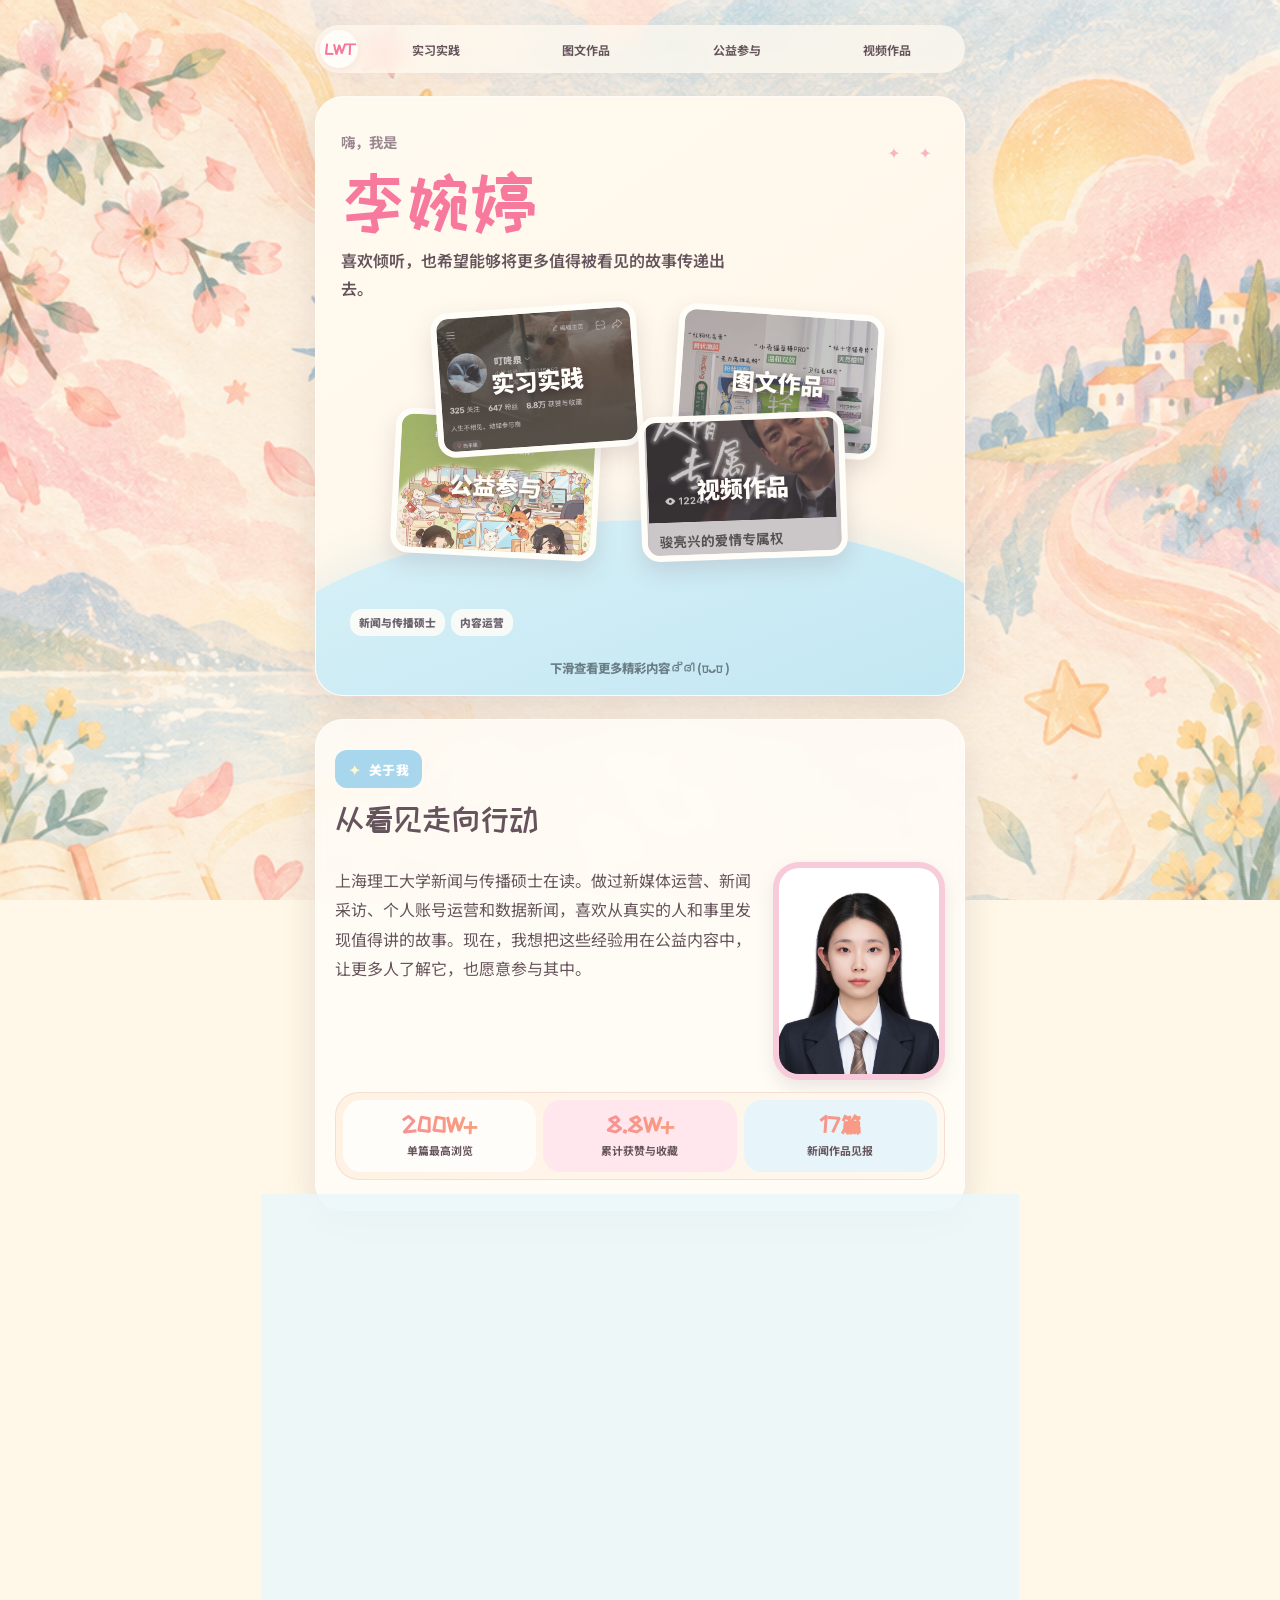
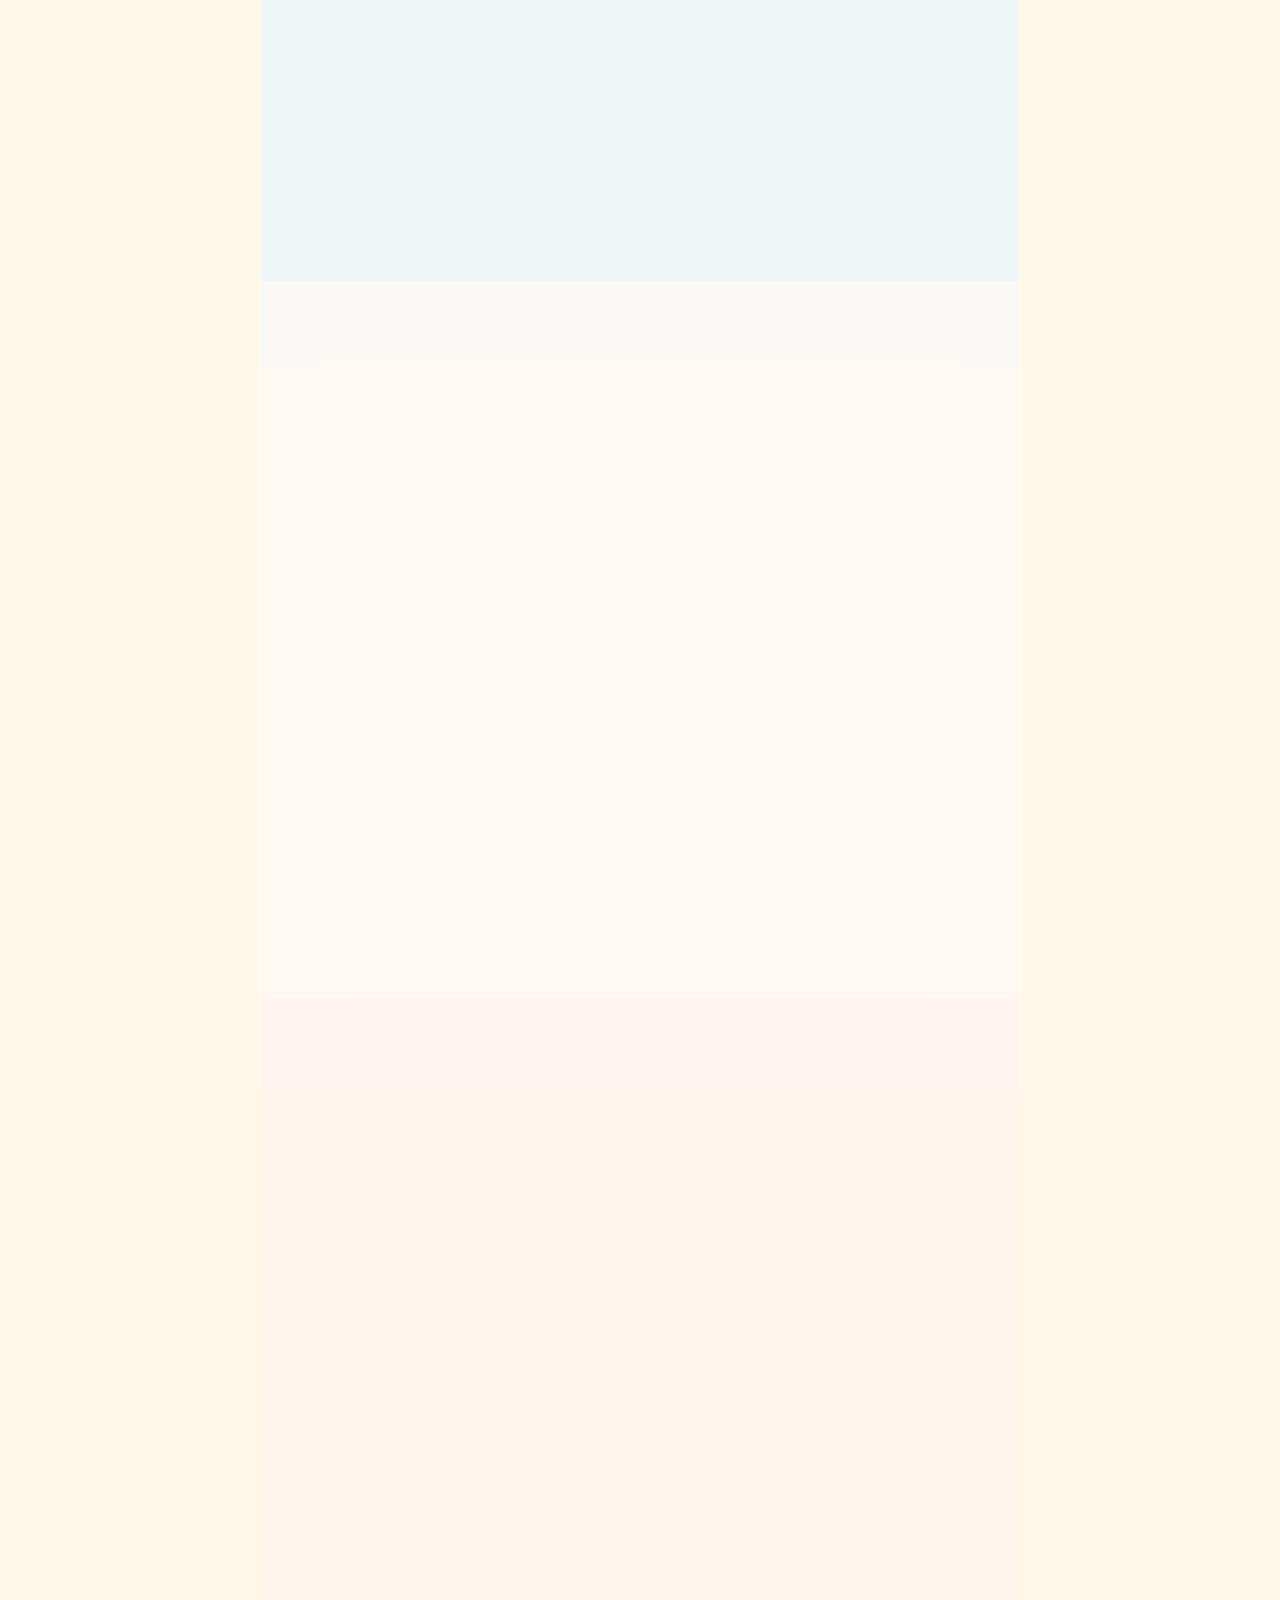
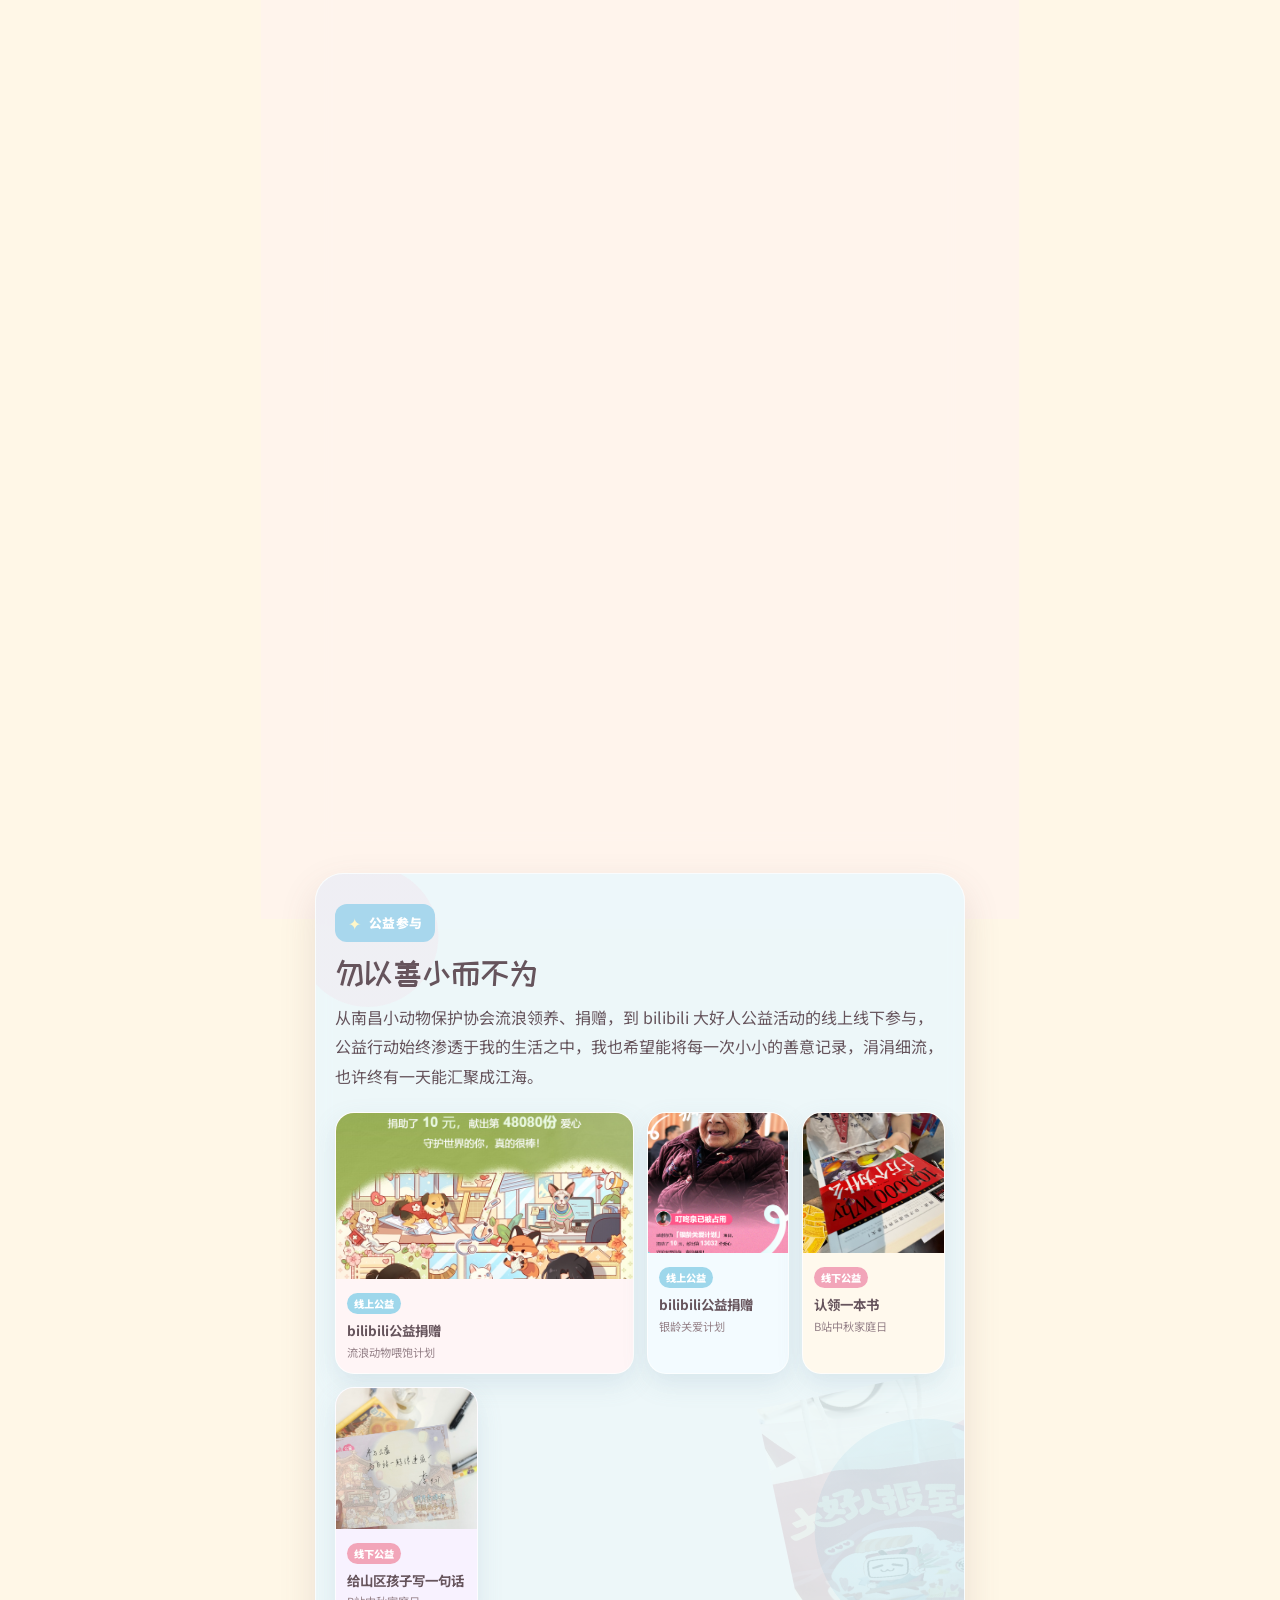
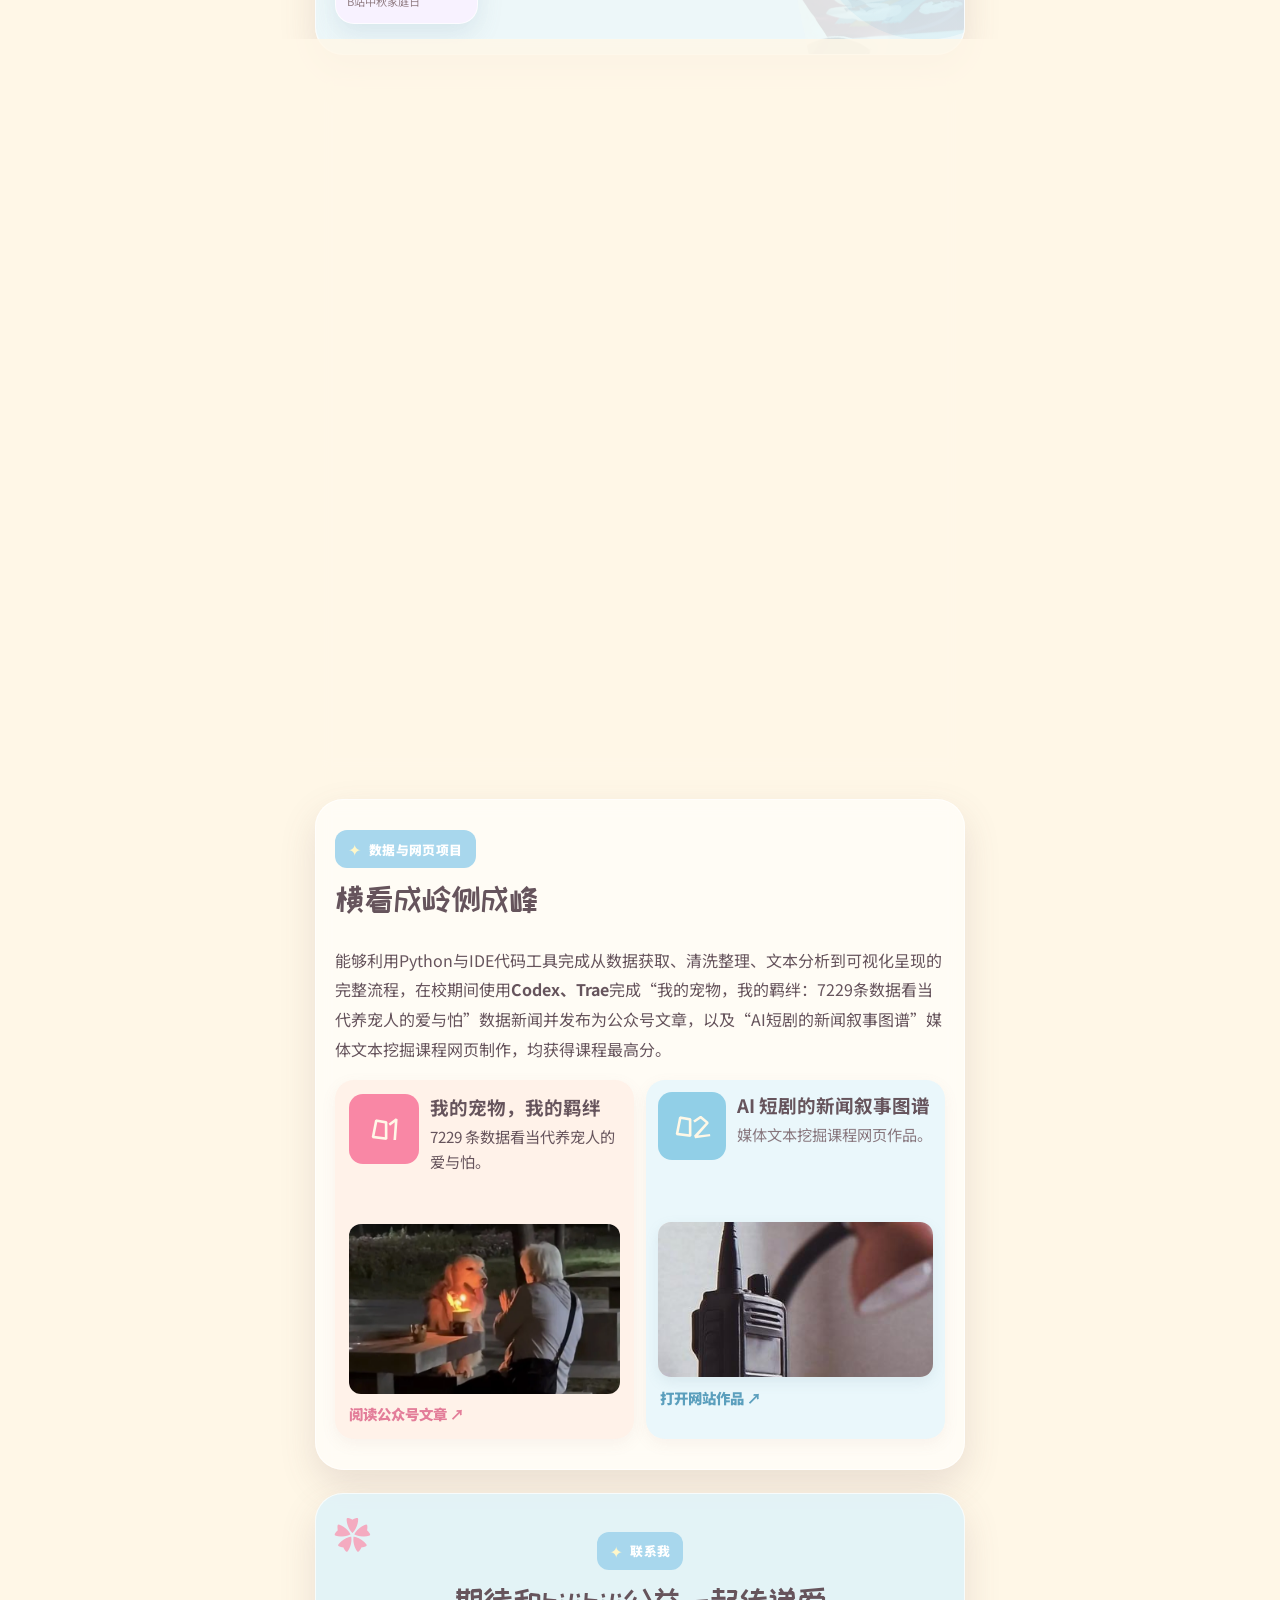
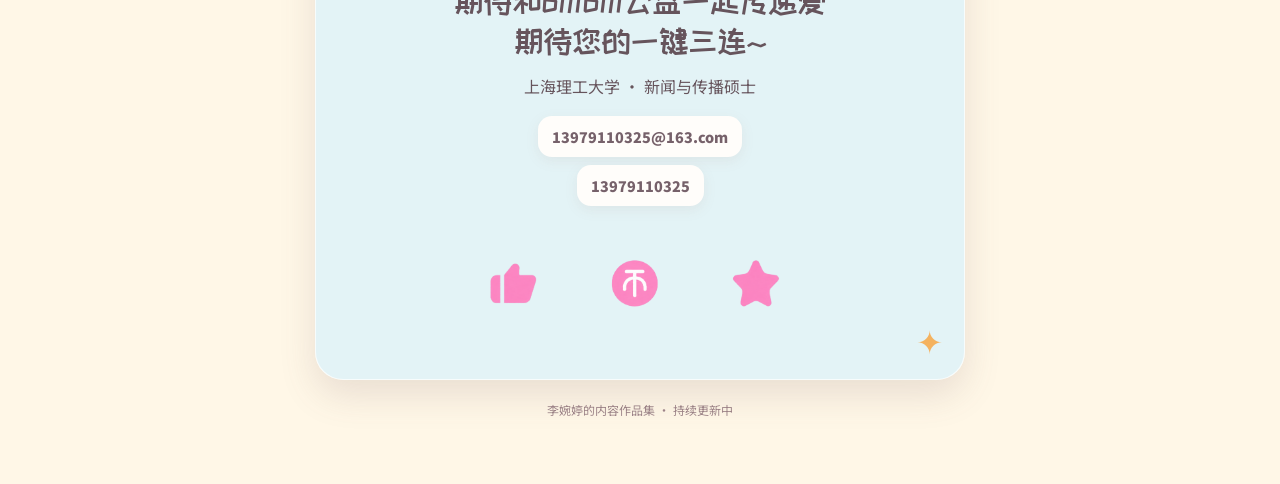
==== index.html @ f339ab02 "resume.v1" ====
<!doctype html>
<html lang="zh-CN">
<head>
  <meta charset="utf-8" />
  <meta name="viewport" content="width=device-width, initial-scale=1" />
  <meta name="theme-color" content="#fff5dc" />
  <meta name="description" content="李婉婷的公益内容运营作品集" />
  <title>李婉婷｜内容作品集</title>
  <link rel="icon" type="image/svg+xml" href="data:image/svg+xml,%3Csvg xmlns='http://www.w3.org/2000/svg' viewBox='0 0 64 64'%3E%3Crect width='64' height='64' rx='18' fill='%23f9789c'/%3E%3Cpath d='M19 37c8-13 18-13 26 0' fill='none' stroke='%23fff9e9' stroke-width='7' stroke-linecap='round'/%3E%3C/svg%3E" />
  <style>
    @import url('https://fonts.googleapis.com/css2?family=Noto+Sans+SC:wght@400;500;700;900&family=ZCOOL+KuaiLe&display=swap');
    :root { --ink:#66545c; --cream:#fff7e6; --pink:#fbdce4; --hot-pink:#f9769e; --blue:#a8d7ed; --sky:#dff1fa; --peach:#ffc28e; --paper:#fffdf8; --orange:#ff965d; --line:#edc9bc; }
    *{box-sizing:border-box} html{scroll-behavior:smooth} body{margin:0; color:var(--ink); font-family:'Noto Sans SC',system-ui,sans-serif; background:#fff7e7 url('assets/pastel-scroll-background.png') center top/cover fixed; overflow-x:hidden}
    body:before{content:'';position:fixed;inset:0;z-index:-2;pointer-events:none;background:rgba(69,65,82,0);transition:background .6s ease}
    body.is-scrolled:before{background:rgba(62,58,78,.23)}
    body:after{content:'';position:fixed;inset:0;z-index:-1;pointer-events:none;background:linear-gradient(180deg,rgba(255,249,232,.05),rgba(255,249,232,.18))}
    a{color:inherit}.page{max-width:680px;margin:auto;padding:16px 15px 66px}.nav{position:sticky;top:10px;z-index:20;display:flex;align-items:center;gap:5px;padding:5px;background:#fffaf0b8;backdrop-filter:blur(9px);border-radius:99px;box-shadow:0 8px 23px #c2908617;font-size:.75rem;font-weight:700}.nav a{flex:1;padding:9px 6px;border-radius:99px;text-align:center;text-decoration:none;white-space:nowrap;transition:background .25s ease,color .25s ease}.nav a:hover{background:#ffe5ea;color:#ed7194}.nav strong{display:grid;flex:0 0 38px;place-items:center;width:38px;height:38px;border-radius:50%;background:#fffdf8;color:var(--hot-pink);font-family:'ZCOOL KuaiLe',sans-serif;font-size:.95rem;box-shadow:0 3px 9px #c9798322}
    section{position:relative;margin-top:23px;padding:30px 19px;border:1px solid rgba(255,255,255,.7);border-radius:28px;background:rgba(255,253,248,.82);backdrop-filter:blur(8px);box-shadow:0 15px 36px #71576228;overflow:hidden}.eyebrow{display:inline-flex;align-items:center;gap:7px;margin:0 0 11px;padding:7px 13px;border-radius:12px;background:var(--blue);color:white;font-weight:900;font-size:.8rem;letter-spacing:.03em}.eyebrow:before{content:'✦';color:#fff7c9;font-size:1rem}h1,h2,h3,p{margin-top:0}h2{font-family:'ZCOOL KuaiLe','Noto Sans SC',sans-serif;font-weight:400;font-size:2rem;line-height:1.25;color:#66545c}.lead{font-size:1rem;line-height:1.85}.soft-title{font-family:'ZCOOL KuaiLe','Noto Sans SC',sans-serif;font-size:2.25rem;line-height:1.2;color:#f9779d}
    .hero{min-height:650px;padding:39px 25px 0;background:linear-gradient(145deg,#fff9e8 0 60%,#ffecef 60%);isolation:isolate}.hero:before{content:'';position:absolute;z-index:-1;width:450px;height:330px;bottom:-115px;left:-70px;border-radius:49% 51% 0 0;background:#c5e9f6}.hero:after{content:'✦  ✦  ✦';position:absolute;right:27px;top:77px;color:#f9b5c5;font-size:1.4rem;letter-spacing:7px}.hello{font-size:.9rem;font-weight:700;color:#9b8790}.hero h1{max-width:300px;margin:4px 0 11px;font-family:'ZCOOL KuaiLe','Noto Sans SC',sans-serif;font-size:clamp(3.5rem,15vw,5.5rem);font-weight:400;line-height:.95;color:#f8799e}.hero-copy{max-width:275px;font-size:1.06rem;line-height:1.85;font-weight:700}.hero-copy em{font-style:normal;color:#f07698}.mini-labels{position:absolute;z-index:2;left:26px;bottom:43px;display:grid;gap:9px}.mini-labels span{width:max-content;padding:7px 12px;border-radius:12px;background:#fffdf5;color:#7a6670;box-shadow:0 4px 13px #79606922;font-size:.75rem;font-weight:900}.mini-labels span:nth-child(2){margin-left:31px;background:var(--hot-pink);color:white}.profile-card{position:absolute;right:10px;bottom:0;width:48%;height:68%;padding:10px 10px 0;border-radius:100px 100px 0 0;background:#f7cbd9;box-shadow:inset 0 0 0 5px #fff1e3}.profile-card:before{content:'CONTENT CARD';position:absolute;top:23px;left:50%;z-index:2;transform:translateX(-50%);padding:5px 9px;border-radius:10px;background:#fff7df;color:#ff925e;font-size:.55rem;font-weight:900;letter-spacing:.12em}.profile-card img{width:100%;height:100%;border-radius:90px 90px 0 0;object-fit:cover;object-position:center top;filter:saturate(.88)}.petal{position:absolute;width:25px;height:39px;border-radius:100% 0 100% 0;background:#ffc2d1;transform:rotate(22deg)}.petal.one{right:185px;bottom:25px}.petal.two{right:156px;bottom:12px;transform:rotate(80deg)}.petal.three{right:132px;bottom:41px;transform:rotate(-37deg)}
    .about{background:linear-gradient(145deg,#fffdf8,#fff3e7)}.about:after{content:'☁';position:absolute;right:18px;bottom:5px;color:#d1eaf5;font-size:5rem;opacity:.8}.facts{position:relative;z-index:1;display:grid;grid-template-columns:repeat(3,1fr);gap:7px;margin-top:23px;padding:8px;border-radius:24px;background:linear-gradient(115deg,#fff2e3,#fff8ef);box-shadow:inset 0 0 0 1px #f5dfd3}.fact{padding:13px 5px 12px;border-radius:18px;text-align:center}.fact:nth-child(1){background:#fffdf9}.fact:nth-child(2){background:#ffe7ed}.fact:nth-child(3){background:#e7f5fa}.fact strong{display:block;background:linear-gradient(100deg,#fa85a3,#f7a96f);-webkit-background-clip:text;background-clip:text;color:transparent;font-family:'ZCOOL KuaiLe',sans-serif;font-size:1.42rem;white-space:nowrap}.fact span{font-size:.68rem;font-weight:700;line-height:1.45}
    .experience{background:#eaf7fc}.experience:before{content:'';position:absolute;top:-65px;right:-50px;width:185px;height:130px;border-radius:50%;background:#fbdbe4}.timeline{display:grid;gap:13px;margin-top:18px}.entry{position:relative;padding:15px 15px 14px 21px;border-radius:17px;background:#fffdf9}.entry:before{content:'';position:absolute;left:0;top:17px;width:7px;height:42px;border-radius:0 5px 5px 0;background:var(--hot-pink)}.entry h3{margin-bottom:4px;font-size:1rem}.entry time{color:#f486a4;font-size:.75rem;font-weight:900}.entry p{margin:7px 0 0;font-size:.85rem;line-height:1.7}
    .shelf{padding:31px 0 28px;background:transparent;box-shadow:none;overflow:visible}.shelf .shelf-copy{padding:0 19px}.collection{position:relative;margin-top:18px;padding:23px 12px 20px;min-height:410px;background:#f9dde5;border-radius:34px 34px 26px 26px;overflow:hidden}.collection:before{content:'';position:absolute;left:-42px;top:-48px;width:180px;height:120px;border-radius:50%;background:#fdeeee}.collection:after{content:'';position:absolute;right:-36px;bottom:-50px;width:170px;height:160px;border-radius:50%;background:#bce4f2}.stack{position:relative;z-index:1;display:grid;place-items:center;min-height:334px}.back-card{position:absolute;width:70%;height:270px;border-radius:18px;background:#f8a4b7;box-shadow:0 4px 0 #e789a5;transition:transform .45s cubic-bezier(.22,1,.36,1)}.back-card.one{transform:translateX(-56px) rotate(-7deg);background:#f6bed0}.back-card.two{transform:translateX(56px) rotate(7deg);background:#b8dfef}.feature-card{position:relative;width:min(250px,74vw);min-height:300px;padding:13px;border:7px solid #fff7ec;border-radius:21px;background:#fffdf8;box-shadow:0 8px 0 #efa3b4,0 16px 22px #a965761d}.feature-card.is-leaving{animation:cardLeave .18s cubic-bezier(.55,0,1,.45) forwards}.feature-card.is-entering{animation:cardEnter .38s cubic-bezier(.22,1,.36,1) both}.feature-card .card-top{display:flex;align-items:center;justify-content:space-between;padding:0 2px 8px;color:#e9829c;font-family:'ZCOOL KuaiLe',sans-serif;font-size:1.18rem}.feature-card .count{font-family:'Noto Sans SC',sans-serif;color:#c3a79c;font-size:.65rem;font-weight:900}.feature-card img{width:100%;height:181px;object-fit:cover;object-position:top;border-radius:12px;background:#e7f4f8}.feature-card h3{margin:10px 2px 0;font-size:1rem}.feature-card p{margin:3px 2px 0;color:#a08588;font-size:.75rem}.gallery-nav{position:absolute;z-index:3;top:48%;display:grid;place-items:center;width:40px;height:40px;border:0;border-radius:50%;background:#fff7ee;color:#ff9262;font-size:2rem;line-height:1;box-shadow:0 4px 12px #a76a5b25;cursor:pointer}.gallery-nav.prev{left:12px}.gallery-nav.next{right:12px}.dots{position:relative;z-index:2;display:flex;justify-content:center;gap:6px}.dot{width:7px;height:7px;border:0;border-radius:50%;background:#f0adb9;cursor:pointer;transition:all .3s ease}.dot.active{width:20px;border-radius:10px;background:#f87d9d}.card-link{display:block;width:max-content;margin:10px auto 0;padding:8px 13px;border-radius:12px;background:#86c9e4;color:white;text-decoration:none;font-size:.78rem;font-weight:900;box-shadow:0 4px 0 #67b3d0}@keyframes cardLeave{to{opacity:0;transform:translateX(-32px) rotate(-4deg) scale(.94)}}@keyframes cardEnter{from{opacity:0;transform:translateX(32px) rotate(4deg) scale(.94)}to{opacity:1;transform:translateX(0) rotate(0) scale(1)}}
    .visual-works{background:linear-gradient(145deg,#fff4ee,#fff9e9)}.visual-works:after{content:'✿';position:absolute;right:16px;top:20px;color:#f7b4c3;font-size:3.5rem;opacity:.55}.visual-heading{position:relative;z-index:1}.art-groups{position:relative;z-index:1;display:grid;gap:21px;margin-top:20px}.art-group{padding:15px 0 3px;border-top:1px dashed #efc4ba}.art-group h3{margin:0 0 10px;font-family:'ZCOOL KuaiLe',sans-serif;font-size:1.35rem;font-weight:400}.art-group h3 span{margin-left:7px;color:#a88b8c;font-family:'Noto Sans SC',sans-serif;font-size:.74rem;font-weight:700}.art-scroll{display:flex;gap:12px;overflow-x:auto;padding:3px 3px 14px;scroll-snap-type:x mandatory;scrollbar-width:none}.art-scroll::-webkit-scrollbar{display:none}.art-card{flex:0 0 150px;scroll-snap-align:start;min-height:218px;padding:8px;border-radius:16px;background:#fffdf8;box-shadow:0 7px 15px #b584751a}.art-card:nth-child(even){transform:translateY(13px) rotate(1deg)}.art-card img{width:100%;height:180px;object-fit:cover;border-radius:10px}.art-card p{margin:7px 3px 0;font-size:.76rem;font-weight:700}.material-grid{display:flex;flex-direction:column;align-items:center;padding:8px 0 26px}.material-card,.paired-material{position:relative;width:61%;padding:8px;border-radius:14px;background:#fffdf8;box-shadow:0 13px 23px #74586538;transition:transform .25s ease,box-shadow .25s ease}.material-card:after{content:'点击放大';position:absolute;right:12px;top:12px;padding:5px 7px;border-radius:8px;background:#fffdf8e8;color:#ec7595;font-size:.64rem;font-weight:900;opacity:0;transition:opacity .2s ease}.material-card:hover:after{opacity:1}.material-card:hover,.paired-material:hover{z-index:8;transform:scale(1.035)!important;box-shadow:0 18px 31px #7458654d}.material-card:nth-child(1){z-index:4;align-self:flex-start;transform:rotate(-2.5deg)}.material-card:nth-child(2){z-index:3;align-self:flex-end;margin-top:-50px;transform:rotate(2.2deg)}.paired-material{z-index:2;align-self:flex-start;min-height:230px;margin-top:-48px;background:#f9dbe4;overflow:visible;transform:rotate(-1.8deg)}.material-card:nth-child(4){z-index:1;align-self:flex-end;margin-top:-48px;transform:rotate(2.3deg)}.material-card a{display:block;cursor:zoom-in}.material-card img{display:block;width:100%;height:252px;object-fit:cover;border-radius:8px;background:#fff7f2}.material-card:nth-child(1) img,.material-card:nth-child(2) img{object-position:right center}.material-card:nth-child(4) img{object-position:center}.material-card p{margin:8px 3px 2px;font-size:.76rem;font-weight:900}.paired-material .pair-image{position:absolute;width:65%;height:178px;object-fit:cover;border:5px solid #fffdf8;border-radius:12px;background:#fff7f2;box-shadow:0 8px 16px #9c667d35;cursor:zoom-in}.paired-material .pair-image:first-child{left:9px;top:15px;transform:rotate(-6deg);object-position:center}.paired-material .pair-image:last-child{right:7px;bottom:27px;transform:rotate(6deg);object-position:center}.paired-material span{position:absolute;z-index:2;left:50%;bottom:2px;transform:translateX(-50%);padding:4px 8px;border-radius:8px;background:#fff9ed;color:#ef7898;font-size:.64rem;font-weight:900;white-space:nowrap}
    .video-section{background:linear-gradient(150deg,#fff7e8,#fff0e9)}.video-head{display:flex;justify-content:space-between;align-items:end;gap:9px}.video-head p{margin:0 0 14px;font-size:.75rem;font-weight:700;color:#c28b83}.video-grid{display:grid;grid-template-columns:repeat(2,minmax(0,1fr));gap:13px;margin-top:15px}.video-card{min-height:194px;padding:0;border:0;border-radius:13px;background:#fff;overflow:hidden;text-align:left;box-shadow:0 5px 17px #b66e771b;cursor:default}.video-cover{position:relative;display:grid;place-items:center;width:100%;aspect-ratio:16/10;color:white;background:linear-gradient(130deg,#9fcfe5,#f5a8bd)}.video-card:nth-child(2) .video-cover{background:linear-gradient(130deg,#ffc37e,#f994a4)}.video-card:nth-child(3) .video-cover{background:linear-gradient(130deg,#b4e4df,#9cc8eb)}.video-card:nth-child(4) .video-cover{background:linear-gradient(130deg,#f1c2cf,#dac9ef)}.video-card:nth-child(5) .video-cover{background:linear-gradient(130deg,#fedb9a,#ffad96)}.video-cover:before{content:'▶';display:grid;place-items:center;width:42px;height:42px;border:2px solid #fff;border-radius:50%;font-size:1.15rem}.video-cover:after{content:'视频待置入';position:absolute;bottom:9px;left:10px;padding:4px 7px;border-radius:8px;background:#ffffff48;font-size:.66rem;font-weight:900}.video-info{padding:11px 12px 13px}.video-info h3{margin:0;font-size:.9rem}.video-info p{margin:5px 0 0;font-size:.72rem;color:#99828a}.video-meta{display:flex;justify-content:space-between;margin-top:8px;color:#d1838e;font-size:.7rem;font-weight:900}
    .writing{background:#fffdf8}.writing-list{display:grid;gap:12px;margin-top:14px}.writing-card{display:flex;align-items:center;gap:12px;padding:10px;border-radius:19px;background:#fff2e9;box-shadow:0 5px 15px #a8767614}.writing-card:nth-child(2){background:#eaf7fb}.writing-card:nth-child(3){background:#fff0f4}.writing-icon{display:grid;flex:0 0 68px;place-items:center;width:68px;height:75px;border-radius:14px;background:#f987a5;color:#fff8e7;font-family:'ZCOOL KuaiLe',sans-serif;font-size:1.45rem}.writing-card:nth-child(2) .writing-icon{background:#91cfe7}.writing-card:nth-child(3) .writing-icon{background:#ffb071}.writing-card h3{margin:0;font-size:.95rem}.writing-card p{margin:4px 0 0;font-size:.78rem;line-height:1.55}.writing-card span{display:block;margin-top:5px;color:#ed839e;font-size:.72rem;font-weight:900}
    .contact{padding:38px 20px;background:rgba(222,242,249,.83);text-align:center}.contact:before{content:'✿';position:absolute;top:12px;left:18px;color:#f4abc0;font-size:2.3rem}.contact:after{content:'✦';position:absolute;right:21px;bottom:16px;color:#f4b25f;font-size:2rem}.contact h2{margin-bottom:12px}.contact p{position:relative;z-index:1;line-height:1.7}.contact a{position:relative;z-index:1;display:block;width:max-content;max-width:100%;margin:8px auto;padding:10px 14px;border-radius:14px;background:#fffdfa;color:#76616a;text-decoration:none;font-size:.9rem;font-weight:900;box-shadow:0 4px 13px #a47e761c;overflow-wrap:anywhere}.footer{text-align:center;padding:21px 5px 0;font-size:.75rem;color:#9e8589}
    .hero{background:rgba(255,249,232,.68)}.about{background:rgba(255,253,248,.82)}.experience{background:rgba(234,247,252,.83)}.shelf{background:rgba(255,250,244,.78);border:1px solid rgba(255,255,255,.86);backdrop-filter:blur(13px);box-shadow:0 18px 38px #7157622e}.visual-works{background:rgba(255,244,238,.84)}.video-section{background:rgba(255,247,232,.84)}.writing{background:rgba(255,253,248,.84)}
    .material-grid{position:relative;display:block;min-height:755px;padding:12px 0 0}.material-card,.paired-material{position:absolute;width:auto;margin:0!important;padding:7px;border-radius:0;background:#fffdf8;box-shadow:0 13px 24px #604d5b4a;transition:transform .25s ease,box-shadow .25s ease}.material-card:hover,.paired-material:hover{z-index:10!important;box-shadow:0 19px 34px #604d5b55}.material-card:after{content:''}.material-card:nth-child(1){z-index:4;top:20px;left:9%;width:25%;transform:rotate(-1.4deg)}.material-card:nth-child(1) img{height:275px;object-position:center;aspect-ratio:3/4}.paired-material{z-index:5;top:142px;left:0;width:100%;min-height:430px;padding:0;background:transparent;box-shadow:none;transform:none}.paired-material .pair-image{position:absolute;width:auto;height:auto;aspect-ratio:1/1;object-fit:cover;border:4px solid #fffdf8;border-radius:50%;background:#fff7f2;box-shadow:0 10px 18px #604d5b4a;cursor:zoom-in}.paired-material a:first-child .pair-image{width:31%;left:27%;top:0;transform:rotate(2deg);object-position:center}.paired-material a:last-of-type .pair-image{width:25%;left:6%;top:215px;transform:rotate(-2deg);object-position:center}.paired-material span{display:none}.material-card:nth-child(2){z-index:3;top:400px;left:23%;width:54%;transform:rotate(.6deg)}.material-card:nth-child(2) img{height:165px;object-position:center;aspect-ratio:16/8}.material-card:nth-child(4){z-index:2;top:500px;left:6%;width:30%;transform:rotate(-.8deg)}.material-card:nth-child(4) img{height:225px;object-position:center;aspect-ratio:4/5}.material-card p{margin:7px 3px 1px;font-size:.7rem}.material-card a{display:block;cursor:zoom-in}
    .art-groups,.art-group,.art-scroll{width:100%;min-width:0;max-width:100%}.art-groups{grid-template-columns:minmax(0,1fr)}
    .material-grid{min-height:850px}.material-card img{height:auto!important;aspect-ratio:auto!important;object-fit:contain!important}.paired-material{z-index:auto}.paired-material a:first-child .pair-image{z-index:5;left:34%;top:20px}.paired-material a:last-of-type .pair-image{z-index:4;width:20%;left:73%;top:500px}.material-card:nth-child(2){top:420px;left:42%;width:50%}.material-card:nth-child(4){z-index:4;top:520px;left:3%;width:40%}
    .material-grid{min-height:790px}.paired-material{display:none!important}.material-card:nth-child(1){top:60px;left:22%;width:34%}.material-card.material-five,.material-card.material-six{z-index:5;width:32%;padding:0;background:transparent;box-shadow:none}.material-card.material-five{width:40%;top:220px;left:51%;transform:rotate(2deg)}.material-card.material-six{top:370px;left:10%;transform:rotate(-3deg)}.material-card.material-five img,.material-card.material-six img{display:block;width:100%;border:4px solid #fffdf8!important;border-radius:50%!important;box-shadow:0 10px 18px #604d5b4a}.material-card.material-five p,.material-card.material-six p{display:none}.material-card:nth-child(2){z-index:1;top:435px;left:40%;width:54%}.material-card:nth-child(4){z-index:4;top:515px;left:10%;width:42%}
    .image-modal{position:fixed;z-index:30;inset:0;display:grid;place-items:center;padding:22px;background:#332a32b8;opacity:0;pointer-events:none;transition:opacity .24s ease}.image-modal.is-open{opacity:1;pointer-events:auto}.image-modal__image{display:block;max-width:min(92vw,960px);max-height:82vh;border-radius:12px;background:#fff;box-shadow:0 22px 54px #160f1466}.image-modal__close{position:absolute;top:18px;right:18px;width:42px;height:42px;border:0;border-radius:50%;background:#fffdf8;color:#725d65;font-size:1.7rem;line-height:1;cursor:pointer;box-shadow:0 5px 17px #160f1433}
    .video-head p{display:none}.video-card{position:relative;min-height:0}.video-trigger{position:relative;display:block;width:100%;padding:0;border:0;background:#e7d8d6;cursor:pointer}.video-trigger video{display:block;width:100%;aspect-ratio:16/10;object-fit:cover}.video-trigger:after{content:'点击放大观看';position:absolute;right:8px;bottom:8px;padding:5px 7px;border-radius:8px;background:#221a1d9c;color:#fff;font-size:.65rem;font-weight:800}.video-play{position:absolute;top:50%;left:50%;display:grid;place-items:center;width:42px;height:42px;border:2px solid #fff;border-radius:50%;color:#fff;font-size:1rem;transform:translate(-50%,-50%);background:#332a3242}.video-link{display:inline-block;margin-top:8px;color:#c87886;font-size:.72rem;font-weight:900;text-decoration:none}.video-link:hover{text-decoration:underline}.video-grid .video-card:last-child{grid-column:auto}.video-modal{position:fixed;z-index:31;inset:0;display:grid;place-items:center;padding:20px;background:#1e171dcc;opacity:0;pointer-events:none;transition:opacity .24s ease}.video-modal.is-open{opacity:1;pointer-events:auto}.video-modal video{display:block;max-width:min(94vw,980px);max-height:82vh;background:#000;border-radius:12px;box-shadow:0 22px 54px #160f147a}.video-modal__close{position:absolute;top:18px;right:18px;width:42px;height:42px;border:0;border-radius:50%;background:#fffdf8;color:#725d65;font-size:1.7rem;line-height:1;cursor:pointer}
    .writing-card.article-card{display:block;padding:10px;overflow:hidden;background:#fff8f1}.article-card img{display:block;width:100%;aspect-ratio:16/10;object-fit:cover;border-radius:12px}.article-card h3{margin:11px 2px 3px}.article-card p{margin:0 2px;color:#99828a}.article-card .article-link{display:inline-block;margin:9px 2px 2px;color:#e37d99;font-size:.75rem;font-weight:900;text-decoration:none}.article-card .article-link:hover{text-decoration:underline}.writing-card.data-wechat-card{display:block;padding:14px;background:#fff2e9}.data-wechat-card .writing-card-top{display:flex;align-items:center;gap:11px}.data-wechat-card .writing-icon{flex:0 0 70px;width:70px;height:70px}.data-wechat-card .writing-card-top span{margin-top:4px}.data-wechat-card .article-preview{display:block;margin-top:12px;overflow:hidden;border-radius:12px}.data-wechat-card .article-preview img{display:block;width:100%;aspect-ratio:16/10;object-fit:cover;transition:transform .25s ease}.data-wechat-card .article-preview:hover img{transform:scale(1.03)}.data-wechat-card .article-link{display:inline-block;margin-top:9px;color:#e37d99;font-size:.75rem;font-weight:900;text-decoration:none}.data-wechat-card .article-link:hover{text-decoration:underline}
    .triple-action{position:relative;z-index:1;width:min(360px,82%);margin:15px auto 0}.triple-action img{display:block;width:100%;height:auto}
    @media(min-width:640px){.page{padding-top:25px}.hero{min-height:690px}.feature-card{width:270px}.video-grid{grid-template-columns:repeat(3,minmax(0,1fr))}.video-card:last-child{grid-column:2}.writing-list{grid-template-columns:repeat(3,1fr)}.writing-card{display:block}.writing-icon{margin-bottom:10px;width:100%;height:80px}.profile-card{width:45%}}
  </style>
</head>
<body>
  <main class="page">
    <nav class="nav" aria-label="页面导航"><strong>LWT</strong><a href="#experience">实习实践</a><a href="#writing">图文作品</a><a href="#charity">公益参与</a><a href="#videos">视频作品</a></nav>

    <section class="hero">
      <p class="hello">嗨，我是</p><h1>李婉婷</h1>
      <p class="hero-copy">喜欢倾听，也希望能够将更多值得被看见的故事传递出去。</p>
      <div class="hero-preview" aria-label="作品预览"><a class="hero-work practice" href="#experience"><img src="assets/hero-practice.jpg" alt="实习实践缩略图" /><span>实习实践</span></a><a class="hero-work charity" href="#charity"><img src="assets/charity-online-1.png" alt="公益参与缩略图" /><span>公益参与</span></a><a class="hero-work graphic" href="#writing"><img src="assets/note-art-2.jpg" alt="图文作品缩略图" /><span>图文作品</span></a><a class="hero-work video" href="#videos"><img src="assets/red6.jpg" alt="视频作品缩略图" /><span>视频作品</span></a></div>
      <div class="hero-footer"><div class="mini-labels"><span>新闻与传播硕士</span><span>内容运营</span></div><a class="hero-cta" href="#writing">看看我的作品 ↓</a></div>
    </section>

    <section class="about"><span class="eyebrow">关于我</span><h2>让内容变得<br>好懂，也好参与</h2><div class="about-portrait"><img src="assets/portrait.jpg" alt="李婉婷证件照" /></div><p class="lead">新闻与传播硕士在读。做过新闻采访、个人账号运营和数据新闻，喜欢从真实的人和事里发现值得讲的故事。现在，我想把这些经验用在公益内容中，让更多人了解它，也愿意参与其中。</p><div class="facts"><div class="fact"><strong>200W+</strong><span>单篇最高浏览</span></div><div class="fact"><strong>8.8W+</strong><span>累计获赞与收藏</span></div><div class="fact"><strong>17篇</strong><span>新闻作品见报</span></div></div></section>

    <section class="experience"><span class="eyebrow">一些经历</span><h2>内容不是凭空出现的</h2><div class="timeline"><article class="entry"><h3>小壳 Cature｜新媒体运营</h3><time>2026.05 — 2026.09</time><p>参与小红书内容矩阵、爆文选题库与素人建联；通过内容优化与 SEO 关键词布局，推动垂类声量提升 40%，站外转化率增长 40%。</p></article><article class="entry"><h3>数据与视觉物料制作</h3><time>2025.09 — 至今</time><p>使用 Python、Trae、Codex 完成采集、文本分析与可视化；也使用 PS、剪映制作图文视频物料。</p></article><article class="entry"><h3>井冈山报社｜全媒体采集发布</h3><time>2023.07 — 2023.10</time><p>完成采访记录、材料筛选、文稿校对与独立成稿，最终见报 17 篇。</p></article></div></section>

    <section class="shelf" id="notes"><div class="shelf-copy"><span class="eyebrow">个人账号运营</span><h2>把日常观察写成内容</h2><p class="lead">在@叮咚泉，我持续创作美妆、个人成长和影视内容。从选题、写作到发布、复盘，写自己感兴趣的事，也琢磨什么角度能让人停下来、愿意留言。目前已有2篇笔记点赞过万，多篇笔记点赞过千。</p></div><div class="collection"><button class="gallery-nav prev" type="button" aria-label="上一张笔记">‹</button><div class="stack"><div class="back-card one"></div><div class="back-card two"></div><article class="feature-card"><div class="card-top"><span id="note-type">内容笔记</span><span class="count" id="note-count">01 / 08</span></div><img id="note-image" src="assets/red1.jpg" alt="小红书笔记缩略图" /><h3 id="note-title">打粉底的时候闭紧了眼睛</h3><a class="card-link" id="note-link" target="_blank" rel="noreferrer" href="https://www.xiaohongshu.com/explore/640924ff0000000027001e91?xsec_token=AB1HE6wdA3e5SXML_-Fqed2_mABE5IbedM5jAP1ePRb0Q=&xsec_source=pc_user">查看原笔记 ↗</a></article></div><button class="gallery-nav next" type="button" aria-label="下一张笔记">›</button><div class="dots" id="note-dots" aria-label="笔记页码"></div></div></section>

    <section class="visual-works" id="writing"><div class="visual-heading"><span class="eyebrow">图文作品</span><h2>把想法，变成看得见的画面</h2><p class="lead">从笔记视觉到线下物料，我更在意每一张图有没有把内容说清楚，也有没有让人愿意多看一眼。</p></div><div class="art-groups"><div class="art-group"><h3>笔记配图产出 <span>向左滑动查看更多</span></h3><div class="art-scroll"><article class="art-card"><img loading="lazy" src="assets/note-art-1.jpg" alt="笔记配图作品 1" /><p>笔记配图 01</p></article><article class="art-card"><img loading="lazy" src="assets/note-art-2.jpg" alt="笔记配图作品 2" /><p>笔记配图 02</p></article><article class="art-card"><img loading="lazy" src="assets/note-art-3.jpg" alt="笔记配图作品 3" /><p>笔记配图 03</p></article><article class="art-card"><img loading="lazy" src="assets/note-art-4.jpg" alt="笔记配图作品 4" /><p>笔记配图 04</p></article><article class="art-card"><img loading="lazy" src="assets/note-art-5.jpg" alt="笔记配图作品 5" /><p>笔记配图 05</p></article><article class="art-card"><img loading="lazy" src="assets/note-art-6.jpg" alt="笔记配图作品 6" /><p>笔记配图 06</p></article><article class="art-card"><img loading="lazy" src="assets/note-art-7.jpg" alt="笔记配图作品 7" /><p>笔记配图 07</p></article><article class="art-card"><img loading="lazy" src="assets/note-art-8.jpg" alt="笔记配图作品 8" /><p>笔记配图 08</p></article></div></div><div class="art-group"><h3>物料产出 <span>点图片查看完整原图</span></h3><div class="material-grid"><article class="material-card"><a target="_blank" rel="noreferrer" href="assets/material-1.jpg"><img loading="lazy" src="assets/material-1.jpg" alt="物料作品 1，点击查看完整图" /></a><p>物料作品 01</p></article><article class="material-card"><a target="_blank" rel="noreferrer" href="assets/material-2.jpg"><img loading="lazy" src="assets/material-2.jpg" alt="物料作品 2，点击查看完整图" /></a><p>物料作品 02</p></article><article class="paired-material"><a target="_blank" rel="noreferrer" href="assets/material-3-1.png"><img class="pair-image" loading="lazy" src="assets/material-3-1.png" alt="物料作品 3 的第一张，点击查看完整图" /></a><a target="_blank" rel="noreferrer" href="assets/material-3-2.png"><img class="pair-image" loading="lazy" src="assets/material-3-2.png" alt="物料作品 3 的第二张，点击查看完整图" /></a><span>物料作品 03 · 成套展示</span></article><article class="material-card"><a target="_blank" rel="noreferrer" href="assets/material-4.jpg"><img loading="lazy" src="assets/material-4.jpg" alt="物料作品 4，点击查看完整图" /></a><p>物料作品 04</p></article></div></div></div></section>

    <section class="video-section" id="videos"><div class="video-head"><div><span class="eyebrow">视频作品</span><h2>把故事动起来</h2></div><p>视频素材到位后<br>会在这里自动播放</p></div><div class="video-grid" aria-label="五个视频作品位置"><article class="video-card"><div class="video-cover"></div><div class="video-info"><h3>视频作品 01</h3><p>视频内容与封面待置入</p><div class="video-meta"><span>▶ 预览</span><span>00:00</span></div></div></article><article class="video-card"><div class="video-cover"></div><div class="video-info"><h3>视频作品 02</h3><p>视频内容与封面待置入</p><div class="video-meta"><span>▶ 预览</span><span>00:00</span></div></div></article><article class="video-card"><div class="video-cover"></div><div class="video-info"><h3>视频作品 03</h3><p>视频内容与封面待置入</p><div class="video-meta"><span>▶ 预览</span><span>00:00</span></div></div></article><article class="video-card"><div class="video-cover"></div><div class="video-info"><h3>视频作品 04</h3><p>视频内容与封面待置入</p><div class="video-meta"><span>▶ 预览</span><span>00:00</span></div></div></article><article class="video-card"><div class="video-cover"></div><div class="video-info"><h3>视频作品 05</h3><p>视频内容与封面待置入</p><div class="video-meta"><span>▶ 预览</span><span>00:00</span></div></div></article></div></section>

    <section class="writing" id="projects"><span class="eyebrow">数据与网页项目</span><h2>还有一些，想慢慢讲</h2><p class="lead">这里为你的数据新闻、课程网页与公益创作预留了独立卡册。等你把作品链接放入，我会让每一篇都有自己的封面、简介和跳转入口。</p><div class="writing-list"><article class="writing-card"><div class="writing-icon">01</div><h3>我的宠物，我的羁绊</h3><p>7229 条数据看当代养宠人的爱与怕。</p><span>数据新闻 · 待补作品链接</span></article><article class="writing-card"><div class="writing-icon">02</div><h3>AI 短剧的新闻叙事图谱</h3><p>媒体文本挖掘课程网页作品。</p><span>网页作品 · 待补作品链接</span></article><article class="writing-card"><div class="writing-icon">03</div><h3>公益内容创作</h3><p>图文、视频与互动策划的更多记录。</p><span>专题项目 · 待补素材</span></article></div></section>

    <section class="contact" id="contact"><span class="eyebrow">联系我</span><h2>期待和你一起<br>做好内容</h2><p>上海理工大学 · 新闻与传播硕士</p><a href="mailto:13979110325@163.com">13979110325@163.com</a><a href="tel:13979110325">13979110325</a></section>
    <footer class="footer">李婉婷的内容作品集 · 持续更新中</footer>
  </main>
  <script>
    const notes = [
      ['assets/red1.jpg','打粉底的时候闭紧了眼睛','https://www.xiaohongshu.com/explore/640924ff0000000027001e91?xsec_token=AB1HE6wdA3e5SXML_-Fqed2_mABE5IbedM5jAP1ePRb0Q=&xsec_source=pc_user'],
      ['assets/red2.jpg','抬头即挨骂','https://www.xiaohongshu.com/explore/61adf123000000000102e943?xsec_token=AByehmUklmbjN8dCxEsK9copH79eKEhA3HXRc2Sm0RDBY=&xsec_source=pc_user'],
      ['assets/red3.jpg','猫眼美甲黄黑皮🉑','https://www.xiaohongshu.com/explore/68adac01000000001b03252e?xsec_token=AB6WKmwBpiA2NgSQcmekGNFbs7Tkm1IgU-Yc0T3IQmAS0=&xsec_source=pc_user'],
      ['assets/red4.jpg','豆包大战蜘蛛','https://www.xiaohongshu.com/explore/682fee7a0000000021000f65?xsec_token=ABCQGxJ2CkiYpJouGUic_quD8rkqMGBrGkGIf55uxSsnE=&xsec_source=pc_user'],
      ['assets/red5.jpg','我家公子会插秧了喔','https://www.xiaohongshu.com/explore/64e30f97000000001700e4b9?xsec_token=ABFggRwKClEv7yHOlhQHlACth2hGBrMXdWjywiW_P0vsE=&xsec_source=pc_user'],
      ['assets/red6.jpg','骏亮兴的爱情专属权','https://www.xiaohongshu.com/explore/686ea806000000002400b697?xsec_token=ABNPntC-WEHr90VmTQ-Up4g8NlubQ03ROsoim0E-ESKQ0=&xsec_source=pc_user'],
      ['assets/red7.jpg','大荧幕前蹿出一只猫','https://www.xiaohongshu.com/explore/658af2e1000000001d0167e8?xsec_token=AB9lyfp6avrumGMK7BQ9Jt7myDFM2rdnjveEy6Xsd7lag=&xsec_source=pc_user'],
      ['assets/red-profile.jpg','进入「叮咚泉」主页','https://www.xiaohongshu.com/user/profile/5d2c2249000000001103d71a']
    ];
    let currentNote = 0, isAnimating = false;
    const image = document.querySelector('#note-image'), title = document.querySelector('#note-title'), link = document.querySelector('#note-link'), count = document.querySelector('#note-count'), dots = document.querySelector('#note-dots'), card = document.querySelector('.feature-card');
    notes.forEach((_, index) => { const button = document.createElement('button'); button.className = 'dot'; button.type = 'button'; button.setAttribute('aria-label', `查看第 ${index + 1} 篇笔记`); button.addEventListener('click', () => showNote(index)); dots.appendChild(button); });
    function renderNote(index) { currentNote = (index + notes.length) % notes.length; const note = notes[currentNote]; image.src = note[0]; title.textContent = note[1]; link.href = note[2]; count.textContent = `${String(currentNote + 1).padStart(2, '0')} / 08`; document.querySelectorAll('.dot').forEach((dot, dotIndex) => dot.classList.toggle('active', dotIndex === currentNote)); }
    function showNote(index, immediate = false) { if (isAnimating) return; if (immediate) { renderNote(index); return; } isAnimating = true; card.classList.add('is-leaving'); setTimeout(() => { renderNote(index); card.classList.remove('is-leaving'); card.classList.add('is-entering'); setTimeout(() => { card.classList.remove('is-entering'); isAnimating = false; }, 390); }, 180); }
    document.querySelector('.prev').addEventListener('click', () => showNote(currentNote - 1)); document.querySelector('.next').addEventListener('click', () => showNote(currentNote + 1)); showNote(0);
    const updateScrollMood = () => document.body.classList.toggle('is-scrolled', window.scrollY > 80);
    window.addEventListener('scroll', updateScrollMood, { passive: true }); updateScrollMood();
  </script>
  <script>
    document.querySelector('.material-grid').insertAdjacentHTML('beforeend', `
      <article class="material-card material-five"><a target="_blank" rel="noreferrer" href="assets/material-5.png"><img loading="lazy" src="assets/material-5.png" alt="物料作品 5，点击查看完整图" /></a><p>物料作品 05</p></article>
      <article class="material-card material-six"><a target="_blank" rel="noreferrer" href="assets/material-6.png"><img loading="lazy" src="assets/material-6.png" alt="物料作品 6，点击查看完整图" /></a><p>物料作品 06</p></article>
    `);
  </script>
  <script>
    const imageModal = document.createElement('div');
    imageModal.className = 'image-modal';
    imageModal.setAttribute('role', 'dialog');
    imageModal.setAttribute('aria-modal', 'true');
    imageModal.setAttribute('aria-label', '原图预览');
    imageModal.innerHTML = '<button class="image-modal__close" type="button" aria-label="关闭原图预览">×</button><img class="image-modal__image" alt="物料原图预览" />';
    document.body.append(imageModal);

    const previewImage = imageModal.querySelector('.image-modal__image');
    const closePreview = () => {
      imageModal.classList.remove('is-open');
      imageModal.style.opacity = '';
      imageModal.style.pointerEvents = '';
    };

    document.addEventListener('click', (event) => {
      const materialLink = event.target.closest('.material-grid a[href], .charity-gallery a[href], .art-scroll .art-card img');
      if (!materialLink) return;
      event.preventDefault();
      previewImage.src = materialLink.tagName === 'IMG' ? materialLink.currentSrc || materialLink.src : materialLink.href;
      previewImage.alt = materialLink.tagName === 'IMG' ? materialLink.alt : materialLink.querySelector('img')?.alt || '物料原图预览';
      imageModal.classList.add('is-open');
      imageModal.style.opacity = '1';
      imageModal.style.pointerEvents = 'auto';
    });

    imageModal.addEventListener('click', (event) => {
      if (event.target === imageModal || event.target.closest('.image-modal__close')) closePreview();
    });

    document.addEventListener('keydown', (event) => {
      if (event.key === 'Escape') closePreview();
    });
  </script>
  <script>
    document.querySelector('.video-head h2').textContent = '影视二创混剪、影视热梗剪辑';
    const videoEntries = [
      ['《九门》别回头看', 'assets/video-cover-1.png', 'https://www.xiaohongshu.com/explore/6a96e93200000000260301bd?xsec_token=ABINQk5enqlGI0W-N9H9tWStv1hAeDeR3kpPp5eCfnniU=&xsec_source=pc_user'],
      ['《以法之名》公堂乱', 'assets/video-cover-2.png', 'https://www.bilibili.com/video/BV1eseUzFECi/?spm_id_from=333.1387.homepage.video_card.click&vd_source=7c53eefee05ef0cd6c4107194383ed48'],
      ['《以法之名》狡兔死 走狗烹', 'assets/video-cover-3.png', 'https://www.bilibili.com/video/BV1wdbhz7Ehy/?spm_id_from=333.788.recommend_more_video.-1&trackid=web_related_0.router-related-2589621-jb4mv.1790074015297.302&vd_source=7c53eefee05ef0cd6c4107194383ed48'],
      ['《狂飙》omg你吓到我了', 'assets/video-cover-4.png', 'https://www.xiaohongshu.com/explore/6a4a46db000000002003a37a?xsec_token=ABOA12cbAglNWQNeITJMBMAVGHvN5MBvCeMvP4sqignMU=&xsec_source=pc_user'],
      ['《狂飙》絮', 'assets/video-cover-5.png', 'https://www.xiaohongshu.com/explore/696cdc8a000000001a02d677?xsec_token=AB5tXeKnbdPASguB2lkklgphXdHSEeTmIJh5-VxkFiY5A=&xsec_source=pc_user'],
      ['《狂飙》芒砀', 'assets/video-cover-6.png', 'https://www.xiaohongshu.com/explore/695a4448000000001e02e51e?xsec_token=ABOOth9Iww_fdNgk8Hunk3Zj2tW06FM-G1ggXZW82k74E=&xsec_source=pc_user']
    ];
    const videoGrid = document.querySelector('.video-grid');
    videoGrid.setAttribute('aria-label', '六个视频作品');
    videoGrid.innerHTML = videoEntries.map(([title, cover, link]) => `
      <article class="video-card">
        <a class="video-external" href="${link}" target="_blank" rel="noreferrer" aria-label="打开 ${title}"><img src="${cover}" alt="${title} 视频封面" /><b>▶</b><small>点击查看原作品 ↗</small></a>
        <div class="video-info"><h3>${title}</h3><a class="video-link" href="${link}" target="_blank" rel="noreferrer">查看原作品 ↗</a></div>
      </article>
    `).join('');

    const videoModal = document.createElement('div');
    videoModal.className = 'video-modal';
    videoModal.setAttribute('role', 'dialog');
    videoModal.setAttribute('aria-modal', 'true');
    videoModal.setAttribute('aria-label', '视频预览');
    videoModal.innerHTML = '<button class="video-modal__close" type="button" aria-label="关闭视频预览">×</button><video controls playsinline></video>';
    document.body.append(videoModal);

    const modalVideo = videoModal.querySelector('video');
    const closeVideo = () => {
      modalVideo.pause();
      modalVideo.removeAttribute('src');
      modalVideo.load();
      videoModal.classList.remove('is-open');
    };

    document.addEventListener('click', (event) => {
      const trigger = event.target.closest('.video-trigger');
      if (!trigger) return;
      modalVideo.src = trigger.dataset.videoSrc;
      videoModal.classList.add('is-open');
      modalVideo.play().catch(() => {});
    });

    videoModal.addEventListener('click', (event) => {
      if (event.target === videoModal || event.target.closest('.video-modal__close')) closeVideo();
    });

    document.addEventListener('keydown', (event) => {
      if (event.key === 'Escape' && videoModal.classList.contains('is-open')) closeVideo();
    });
  </script>
  <script>
    const dataWechatCard = document.querySelector('.writing-list .writing-card');
    dataWechatCard.classList.add('data-wechat-card');
    dataWechatCard.innerHTML = `
      <div class="writing-card-top">
        <div class="writing-icon">01</div>
        <div>
          <h3>我的宠物，我的羁绊</h3>
          <p>7229 条数据看当代养宠人的爱与怕。</p>
        </div>
      </div>
      <a class="article-preview" href="https://mp.weixin.qq.com/s/NKYY-iR-eWqwbD9r9NThFg" target="_blank" rel="noreferrer"><img loading="lazy" src="assets/wechat-article-1.jpg" alt="公众号文章作品封面" /></a>
      <a class="article-link" href="https://mp.weixin.qq.com/s/NKYY-iR-eWqwbD9r9NThFg" target="_blank" rel="noreferrer">阅读公众号文章 ↗</a>
    `;
  </script>
  <script>
    document.querySelector('.contact h2').textContent = '期待和B站一起传递爱，期待您的一键三连';
  </script>
  <script>
    document.querySelector('.contact a[href^="tel:"]').insertAdjacentHTML('afterend', '<div class="triple-action"><img src="assets/one-click-triple.png" alt="一键三连：点赞、投币、收藏" /></div>');
  </script>
  <script>
    const materialCards = document.querySelectorAll('.material-grid > .material-card');
    materialCards[0].querySelector('p').textContent = '仿卡游小卡';
    materialCards[1].querySelector('p').textContent = '透光明信片';
    materialCards[2].querySelector('p').textContent = '软笔板写明信片';
    document.querySelector('.material-five p').textContent = '系列吧唧';
    document.querySelector('.material-six p').textContent = '系列吧唧';
    document.head.insertAdjacentHTML('beforeend', `<style>
      .material-card:nth-child(2) p{text-align:right}
      .material-card.material-five p,.material-card.material-six p{position:absolute;z-index:1;bottom:7%;left:50%;display:block;margin:0;transform:translateX(-50%);color:#fffdf8;font-size:.76rem;font-weight:900;white-space:nowrap;text-shadow:0 2px 4px #24191dcc}
    </style>`);
  </script>
  <script>
    document.head.insertAdjacentHTML('beforeend', `<style>
      .charity{position:relative;overflow:hidden;background:rgba(235,247,252,.88)}.charity:before{content:'';position:absolute;inset:0;background:radial-gradient(circle at 8% 8%,#f9c6d52b 0 70px,transparent 71px),radial-gradient(circle at 94% 84%,#9ed6eb35 0 110px,transparent 111px)}.charity>*{position:relative;z-index:1}.charity-tote{position:absolute;z-index:0;right:-52px;bottom:-35px;width:230px;max-height:310px;object-fit:contain;opacity:.13;transform:rotate(-12deg);filter:saturate(.82)}.charity-header{max-width:620px}.charity-header h2{margin-bottom:10px}.charity-header .lead{margin-bottom:0}.charity-gallery{display:grid;grid-template-columns:repeat(2,minmax(0,1fr));gap:13px;margin-top:20px}.charity-card{overflow:hidden;border:1px solid #ffffffc7;border-radius:19px;background:#fffdf9;box-shadow:0 10px 24px #7293a52b}.charity-card:nth-child(1){background:#fff5f6}.charity-card:nth-child(2){background:#f3fbff}.charity-card:nth-child(3){background:#fff9ed}.charity-card:nth-child(4){background:#f8f2ff}.charity-card a{display:block;cursor:zoom-in}.charity-card img{display:block;width:100%;aspect-ratio:1/1;object-fit:cover;transition:transform .3s ease}.charity-card a:hover img{transform:scale(1.04)}.charity-copy{padding:10px 11px 13px}.charity-chip{display:inline-block;padding:3px 7px;border-radius:999px;background:#9ed7eb;color:#fff;font-size:.64rem;font-weight:900}.charity-card:nth-child(3) .charity-chip,.charity-card:nth-child(4) .charity-chip{background:#f2a5b9}.charity-copy h3{margin:7px 0 0;font-size:.84rem;line-height:1.35}.charity-copy p{margin:4px 0 0;color:#958188;font-size:.7rem;line-height:1.5}@media(min-width:640px){.charity-gallery{grid-template-columns:repeat(4,minmax(0,1fr))}.charity-card:first-child{grid-column:span 2}.charity-card:first-child img{aspect-ratio:16/9}}
    </style>`);

    document.querySelector('.video-section').insertAdjacentHTML('beforebegin', `
      <section class="charity" id="charity">
        <img class="charity-tote" src="assets/charity-tote.jpg" alt="" aria-hidden="true" />
        <div class="charity-header"><span class="eyebrow">B站公益</span><h2>把善意，变成一次次行动</h2><p class="lead">从“大好人”线上捐赠，到中秋家庭日的线下参与，我也想把每一次小小的善意认真记录下来。</p></div>
        <div class="charity-gallery">
          <article class="charity-card"><a href="assets/charity-online-1.png"><img loading="lazy" src="assets/charity-online-1.png" alt="大好人线上公益捐赠记录一，点击查看原图" /></a><div class="charity-copy"><span class="charity-chip">线上公益</span><h3>“大好人”公益捐赠</h3><p>线上参与 · 捐赠记录 01</p></div></article>
          <article class="charity-card"><a href="assets/charity-online-2.png"><img loading="lazy" src="assets/charity-online-2.png" alt="大好人线上公益捐赠记录二，点击查看原图" /></a><div class="charity-copy"><span class="charity-chip">线上公益</span><h3>“大好人”公益捐赠</h3><p>线上参与 · 捐赠记录 02</p></div></article>
          <article class="charity-card"><a href="assets/charity-offline-1.jpg"><img loading="lazy" src="assets/charity-offline-1.jpg" alt="B站中秋家庭日认领一本书，点击查看原图" /></a><div class="charity-copy"><span class="charity-chip">线下公益</span><h3>认领一本书</h3><p>B站中秋家庭日</p></div></article>
          <article class="charity-card"><a href="assets/charity-offline-2.jpg"><img loading="lazy" src="assets/charity-offline-2.jpg" alt="给山区孩子写一句话，点击查看原图" /></a><div class="charity-copy"><span class="charity-chip">线下公益</span><h3>给山区孩子写一句话</h3><p>B站中秋家庭日</p></div></article>
        </div>
      </section>
    `);
  </script>
  <script>
    const charitySection = document.querySelector('#charity');
    charitySection.querySelector('.eyebrow').textContent = '公益参与';
    charitySection.querySelector('.lead').textContent = '从南昌小动物保护协会流浪领养、捐赠，到 bilibili 大好人公益活动的线上线下参与，公益行动始终渗透于我的生活之中，我也希望能将每一次小小的善意记录，涓涓细流，也许终有一天能汇聚成江海。';
    const charityCards = charitySection.querySelectorAll('.charity-card');
    charityCards[0].querySelector('h3').textContent = 'bilibili公益捐赠';
    charityCards[0].querySelector('p').textContent = '流浪动物喂饱计划';
    charityCards[1].querySelector('h3').textContent = 'bilibili公益捐赠';
    charityCards[1].querySelector('p').textContent = '银龄关爱计划';
  </script>
  <style>.material-card:nth-child(1){top:85px}</style>
  <script>
    const noteArtLabels = ['横测配图', '横测笔记封面', '横测笔记九宫格', '横测笔记内页', '横测笔记内页', '横测笔记内页', '横测笔记内页', '横测笔记内页'];
    document.querySelectorAll('.art-scroll .art-card p').forEach((label, index) => {
      label.textContent = noteArtLabels[index];
    });
  </script>
  <script>
    document.head.insertAdjacentHTML('beforeend', '<style>.video-intro{max-width:620px;margin:10px 0 0;color:#8e7b82;font-size:.9rem;font-weight:600;line-height:1.8}</style>');
    document.querySelector('.video-head h2').insertAdjacentHTML('afterend', '<p class="video-intro">均使用剪映电脑版剪辑，偏向快节奏感剪辑。（为爱发电自学剪辑是这样的ദ്ദി◝ ⩊ ◜）</p>');
  </script>
  <style>
    .art-card{position:relative;cursor:zoom-in;transition:transform .25s ease,box-shadow .25s ease}
    .art-card:after{content:'点击放大';position:absolute;right:12px;top:12px;padding:5px 7px;border-radius:8px;background:#fffdf8e8;color:#ec7595;font-size:.64rem;font-weight:900;opacity:0;transition:opacity .2s ease}
    .art-card:hover{z-index:2;transform:translateY(-4px) rotate(-.5deg);box-shadow:0 15px 26px #7458653d}
    .art-card:nth-child(even):hover{transform:translateY(8px) rotate(1deg) scale(1.035)}
    .art-card:hover:after{opacity:1}.art-card:hover img{transform:scale(1.025)}
    .art-card img{transition:transform .25s ease}
  </style>
  <style>.video-head .video-intro{display:block}</style>
  <style>
    .video-head .video-intro{display:block;max-width:none;margin:10px 0 0;color:inherit;font-size:1rem;font-weight:400;line-height:1.85}
  </style>
  <script>document.querySelector('.experience .eyebrow').textContent = '实习实践';</script>
  <script>document.querySelector('.experience').id = 'experience';</script>
  <style>
    .hero{min-height:650px;padding:34px 25px 0;background:linear-gradient(180deg,rgba(255,249,232,.86) 0 calc(100% - 132px),#c5e9f6 calc(100% - 132px) 100%)}
    .hero:before{display:none}.hero:after{content:'✦  ✦';top:43px;right:25px;font-size:1rem}.hero h1{max-width:none;margin:3px 0 9px;font-size:clamp(3.2rem,13vw,4.4rem);line-height:1}.hero-copy{max-width:410px;margin:0;font-size:1rem;line-height:1.75;font-weight:600}.hero-copy em{color:inherit}
    .hero-preview{position:absolute;top:218px;left:24px;right:24px;height:245px}.hero-work{position:absolute;display:block;overflow:hidden;width:37%;height:178px;border:6px solid #fffdf8;border-radius:18px;background:#fffdf8;box-shadow:0 12px 24px #72586638;text-decoration:none;transition:transform .25s ease,box-shadow .25s ease}.hero-work:hover{z-index:4!important;box-shadow:0 18px 31px #72586652}.hero-work img{display:block;width:100%;height:100%;object-fit:cover}.hero-work span{position:absolute;right:7px;bottom:7px;padding:5px 8px;border-radius:9px;background:#fffdf8e8;color:#75616a;font-size:.72rem;font-weight:900}.hero-work.graphic{z-index:3;top:12px;left:1%;transform:rotate(-5deg)}.hero-work.graphic:hover{transform:rotate(-5deg) translateY(-5px) scale(1.035)}.hero-work.video{z-index:2;top:33px;left:31.5%;transform:rotate(2deg)}.hero-work.video:hover{transform:rotate(2deg) translateY(-5px) scale(1.035)}.hero-work.charity{z-index:1;top:7px;right:1%;transform:rotate(5deg)}.hero-work.charity:hover{transform:rotate(5deg) translateY(-5px) scale(1.035)}
    .hero-footer{position:absolute;right:25px;bottom:20px;left:25px;z-index:5;display:flex;align-items:center;justify-content:space-between;gap:12px}.hero .mini-labels{position:static;display:flex;flex-wrap:wrap;gap:6px}.hero .mini-labels span{margin:0!important;padding:6px 9px;background:#fffdf5;color:#6f6570;font-size:.67rem;box-shadow:none}.hero-cta{flex:0 0 auto;padding:9px 12px;border-radius:13px;background:#f9769e;color:#fffdf8;font-size:.73rem;font-weight:900;text-decoration:none;box-shadow:0 4px 0 #df6688}.hero-cta:hover{transform:translateY(-1px)}
    .about-portrait{float:right;width:104px;height:132px;margin:-4px 0 10px 14px;padding:5px;border-radius:54px 54px 18px 18px;background:#f7cbd9;box-shadow:0 8px 17px #72586622}.about-portrait img{display:block;width:100%;height:100%;border-radius:49px 49px 14px 14px;object-fit:cover;object-position:center top}.about .facts{clear:both}
    @media(min-width:640px){.hero{min-height:680px}.hero-preview{top:245px;left:34px;right:34px}.hero-work{height:198px}.hero-footer{right:34px;left:34px}}
  </style>
  <style>
    .hero{overflow:hidden;background:linear-gradient(145deg,#fffaf0,#fff5e6);isolation:isolate}
    .hero:before{display:block;z-index:-1;bottom:-165px;left:-12%;width:124%;height:310px;border-radius:52% 48% 0 0;background:linear-gradient(160deg,#d9f1f7 0%,#b9e3f1 100%);box-shadow:0 -12px 35px #9fcfe52e}
    .hero-preview{top:286px;left:30px;right:30px;display:flex;align-items:center;justify-content:center;gap:12px;height:185px}
    .hero-work{position:relative;flex:1;width:auto;height:142px;max-width:190px;border:5px solid #fffdf8;border-radius:18px;box-shadow:0 10px 22px #7258662b}
    .hero-work.graphic{top:auto;left:auto;transform:rotate(-4deg) translateY(-8px)}
    .hero-work.video{top:auto;left:auto;transform:rotate(1.5deg) translateY(8px)}
    .hero-work.charity{top:auto;right:auto;transform:rotate(4deg) translateY(-5px)}
    .hero-work.graphic:hover{transform:rotate(-4deg) translateY(-13px) scale(1.035)}
    .hero-work.video:hover{transform:rotate(1.5deg) translateY(3px) scale(1.035)}
    .hero-work.charity:hover{transform:rotate(4deg) translateY(-10px) scale(1.035)}
    .hero-work img{object-fit:cover}.hero-work span{right:50%;bottom:8px;transform:translateX(50%);padding:5px 8px;font-size:.68rem;white-space:nowrap}
    .hero-footer{bottom:19px}.hero .mini-labels span{background:#fffdf8dc}.hero-cta{box-shadow:0 4px 0 #db6688}
    @media(min-width:640px){.hero-preview{top:300px;left:44px;right:44px;gap:18px}.hero-work{height:160px;max-width:205px}}
  </style>
  <style>
    .hero{min-height:625px}
    .hero-preview{top:205px;left:25px;right:25px;display:block;height:245px}
    .hero-work{position:absolute;width:37%;height:178px;max-width:none;border:6px solid #fffdf8;border-radius:18px}
    .hero-work:before{content:'';position:absolute;z-index:1;inset:0;background:rgba(69,55,63,.28);pointer-events:none}
    .hero-work img{height:100%;object-fit:cover;opacity:.82}
    .hero-work span{z-index:2;top:50%;right:auto;bottom:auto;left:50%;padding:0;transform:translate(-50%,-50%);background:transparent;color:#fffdf8;font-size:1.08rem;font-weight:900;text-shadow:0 2px 7px #30212a9c}
    .hero-work.graphic{top:12px;left:1%;transform:rotate(-5deg)}
    .hero-work.video{top:33px;left:31.5%;transform:rotate(2deg)}
    .hero-work.charity{top:7px;right:1%;transform:rotate(5deg)}
    .hero-work.graphic:hover{transform:rotate(-5deg) translateY(-5px) scale(1.035)}
    .hero-work.video:hover{transform:rotate(2deg) translateY(-5px) scale(1.035)}
    .hero-work.charity:hover{transform:rotate(5deg) translateY(-5px) scale(1.035)}
    .hero-footer{bottom:18px}
    @media(min-width:640px){.hero{min-height:650px}.hero-preview{top:218px;left:30px;right:30px}.hero-work{height:194px}}
  </style>
  <style>
    .hero{min-height:575px}
    .hero:before{height:330px;bottom:-155px}
    @media(min-width:640px){.hero{min-height:600px}}
  </style>
  <style>
    .hero-work span{font-size:1.45rem;text-shadow:0 3px 8px #30212ab8}
  </style>
  <script>
    document.querySelector('.visual-heading .lead').textContent = '从水下笔记到报备笔记，从仿官方物料到同人物料，根据不同场景产出不同的图文作品。工作与兴趣互相反哺，让我获得了很多的视觉设计经验。';
  </script>
  <script>document.querySelector('.contact h2').textContent = '期待和bilibili公益一起传递爱，期待您的一键三连~';</script>
  <style>
    .writing-card.local-site-card{display:block;padding:12px;background:#eaf7fb}
    .local-site-card .site-card-head{display:flex;align-items:center;gap:11px}
    .local-site-card .writing-icon{flex:0 0 68px;width:68px;height:68px;margin:0;background:#91cfe7}
    .local-site-card .site-card-head h3{margin:0}.local-site-card .site-card-head p{margin:4px 0 0;color:#88777e}
    .local-site-card .site-preview{display:block;margin-top:12px;overflow:hidden;border-radius:13px;background:#fffdf8;box-shadow:0 5px 13px #7293a522}
    .local-site-card .site-preview img{display:block;width:100%;aspect-ratio:16/9;object-fit:cover;transition:transform .25s ease}
    .local-site-card .site-preview:hover img{transform:scale(1.03)}
    .local-site-card .site-link{display:inline-block;margin:10px 2px 1px;color:#5b9fbd;font-size:.76rem;font-weight:900;text-decoration:none}
    .local-site-card .site-link:hover{text-decoration:underline}
  </style>
  <script>
    const localSiteCard = document.querySelector('.writing-list .writing-card:nth-child(2)');
    localSiteCard.classList.add('local-site-card');
    localSiteCard.innerHTML = `
      <div class="site-card-head"><div class="writing-icon">02</div><div><h3>AI 短剧的新闻叙事图谱</h3><p>媒体文本挖掘课程网页作品。</p></div></div>
      <a class="site-preview" href="short-drama-web/index.html" target="_blank" rel="noreferrer"><img loading="lazy" src="assets/short-drama-web-cover.jpeg" alt="AI 短剧新闻叙事图谱网站预览" /></a>
      <a class="site-link" href="short-drama-web/index.html" target="_blank" rel="noreferrer">打开网站作品 ↗</a>
    `;
  </script>
  <script>document.querySelector('.contact h2').innerHTML = '期待和bilibili公益一起传递爱<br>期待您的一键三连~';</script>
  <style>
    .writing-card.data-wechat-card .writing-card-top,.writing-card.local-site-card .site-card-head{min-height:158px;align-items:flex-start}
  </style>
  <script>
    document.querySelector('.writing-list .writing-card:nth-child(3)')?.remove();
  </script>
  <style>@media(min-width:640px){.writing-list{grid-template-columns:repeat(2,minmax(0,1fr))}}</style>
  <style>
    .writing-card.data-wechat-card .writing-icon,.writing-card.local-site-card .writing-icon{font-size:1.8rem}
    .writing-card.data-wechat-card h3,.writing-card.local-site-card h3{font-size:1.16rem;line-height:1.4}
    .writing-card.data-wechat-card p,.writing-card.local-site-card p{font-size:.95rem;line-height:1.65}
    .writing-card.data-wechat-card .article-link,.writing-card.local-site-card .site-link{font-size:.9rem}
  </style>
  <style>
    .writing-card.data-wechat-card .writing-card-top,.writing-card.local-site-card .site-card-head{min-height:118px}
  </style>
  <script>
    const projectSection = document.querySelector('.writing');
    projectSection.querySelector('h2').textContent = '数据新闻的分析呈现和IDE运用';
    projectSection.querySelector('.lead').innerHTML = '能够利用Python与IDE代码工具完成从数据获取、清洗整理、文本分析到可视化呈现的完整流程，在校期间使用<strong>Codex、Trae</strong>完成“我的宠物，我的羁绊：7229条数据看当代养宠人的爱与怕”数据新闻并发布为公众号文章，以及“AI短剧的新闻叙事图谱”媒体文本挖掘课程网页制作，均获得课程最高分。';
  </script>
  <style>
    .hero-scroll-note{position:absolute;bottom:1px;left:50%;margin:0;transform:translateX(-50%);color:#6b7d86;font-size:.78rem;font-weight:800;white-space:nowrap}
  </style>
  <script>
    document.querySelector('.hero-cta')?.remove();
    document.querySelector('.hero-footer').insertAdjacentHTML('beforeend', '<p class="hero-scroll-note">下滑查看更多精彩内容ദ്ദി (⩌ᴗ⩌ )</p>');
  </script>
  <style>
    .hero-footer{height:68px;align-items:flex-start}
    .hero-scroll-note{bottom:0}
  </style>
  <style>
    .hero-preview{top:184px;left:25px;right:25px;height:255px}
    .hero-work{width:35%;height:128px}
    .hero-work.practice{z-index:4;top:0;left:8%;transform:rotate(-4deg)}
    .hero-work.charity{z-index:2;top:105px;right:auto;left:1%;transform:rotate(3deg)}
    .hero-work.graphic{z-index:3;top:2px;right:2%;left:auto;transform:rotate(4deg)}
    .hero-work.video{z-index:5;top:107px;right:8%;left:auto;transform:rotate(-2deg)}
    .hero-work.practice:hover{transform:rotate(-4deg) translateY(-5px) scale(1.035)}
    .hero-work.charity:hover{transform:rotate(3deg) translateY(-5px) scale(1.035)}
    .hero-work.graphic:hover{transform:rotate(4deg) translateY(-5px) scale(1.035)}
    .hero-work.video:hover{transform:rotate(-2deg) translateY(-5px) scale(1.035)}
    @media(min-width:640px){.hero-preview{top:184px;left:30px;right:30px}.hero-work{height:145px}}
  </style>
  <style>
    .hero-work.practice{left:15%}
    .hero-work.charity{left:8%}
    .hero-work.graphic{right:9%}
    .hero-work.video{right:15%}
    .hero-preview{top:210px}
    @media(min-width:640px){.hero-preview{top:210px}}
  </style>
  <style>
    .about-portrait{width:172px;height:218px;margin:-4px 0 12px 20px;padding:6px;border-radius:26px;background:#f7cbd9}
    .about-portrait img{border-radius:20px;object-position:center top}
  </style>
  <script>
    document.querySelector('.about .lead').textContent = '上海理工大学新闻与传播硕士在读。做过新媒体运营、新闻采访、个人账号运营和数据新闻，喜欢从真实的人和事里发现值得讲的故事。现在，我想把这些经验用在公益内容中，让更多人了解它，也愿意参与其中。';
    document.querySelector('.experience h2').textContent = '绝知此事要躬行';
    document.querySelector('.charity h2').textContent = '勿以善小而不为';
    document.querySelector('#notes h2').textContent = '文章合为时而著';
    document.querySelector('#projects h2').textContent = '横看成岭侧成峰';
    document.querySelector('#videos h2').textContent = '宝剑锋从磨砺出';
    document.querySelector('.visual-works h2').textContent = '观千剑而后识器';
    document.querySelector('.about h2').textContent = '从看见走向行动';
    const experienceIntro = document.createElement('p');
    experienceIntro.className = 'lead experience-intro';
    experienceIntro.textContent = '从采访写稿、账号运营到数据新闻制作，在不同场景里练习发现问题、讲清故事，也学习怎样让内容被更多人看见。';
    document.querySelector('.experience h2').insertAdjacentElement('afterend', experienceIntro);
  </script>
  <style>
    .experience .experience-intro{margin:0 0 22px}
  </style>
  <style>
    .video-external{position:relative;display:grid;min-height:150px;place-items:center;overflow:hidden;border-radius:16px;background:linear-gradient(135deg,#463840,#77616d);color:#fffdf8;text-align:center;text-decoration:none;isolation:isolate}
    .video-external::before{content:'✦';position:absolute;z-index:-1;top:-34px;right:10px;color:#f4a7bb;font-size:9rem;opacity:.28}
    .video-external img{display:block;width:100%;height:100%;min-height:150px;object-fit:cover;transition:transform .25s ease}
    .video-external b{position:absolute;top:25px;left:50%;display:grid;width:36px;height:36px;place-items:center;border:2px solid #fff;border-radius:50%;font-size:.82rem;transform:translateX(-50%);opacity:.88}
    .video-external small{position:absolute;right:10px;bottom:9px;font-size:.7rem;font-weight:800}
    .video-external:hover{transform:translateY(-2px);box-shadow:0 12px 22px #72586642}
    .video-external:hover img{transform:scale(1.04)}
  </style>
</body>
</html>
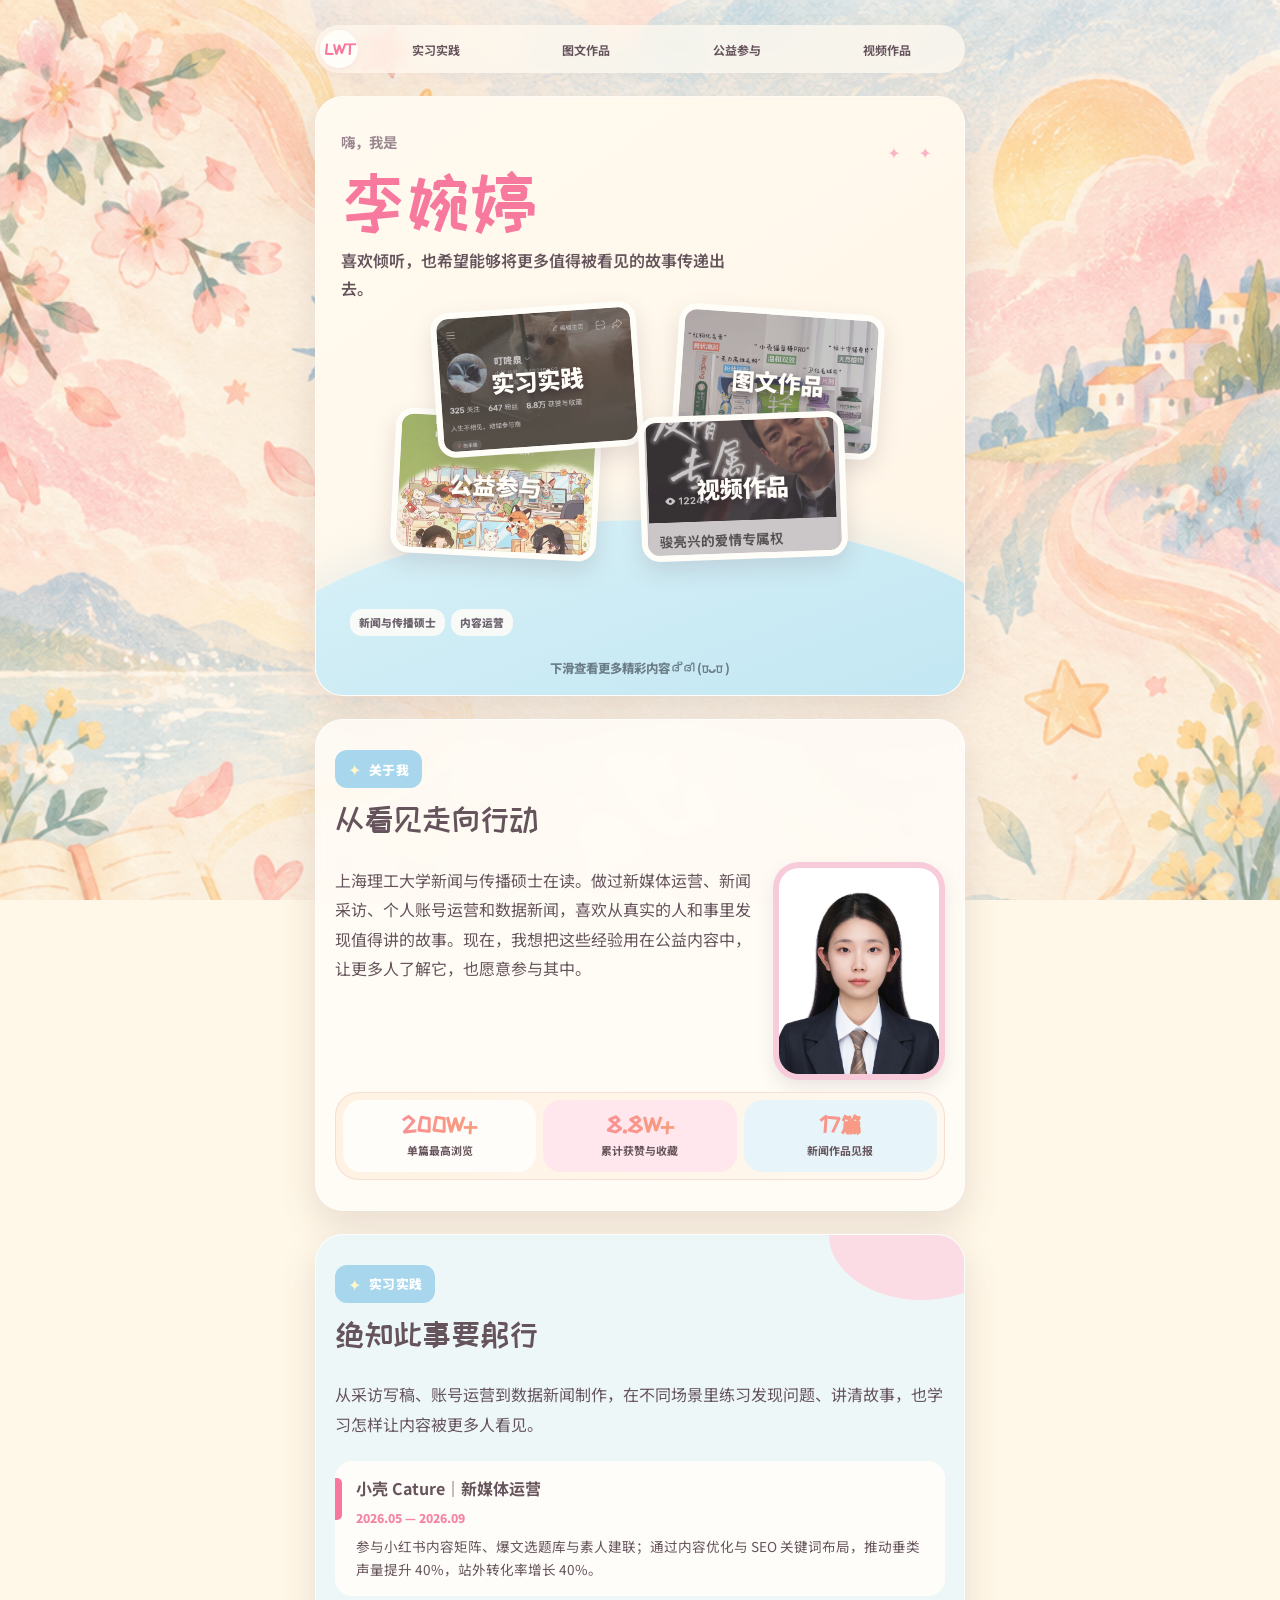
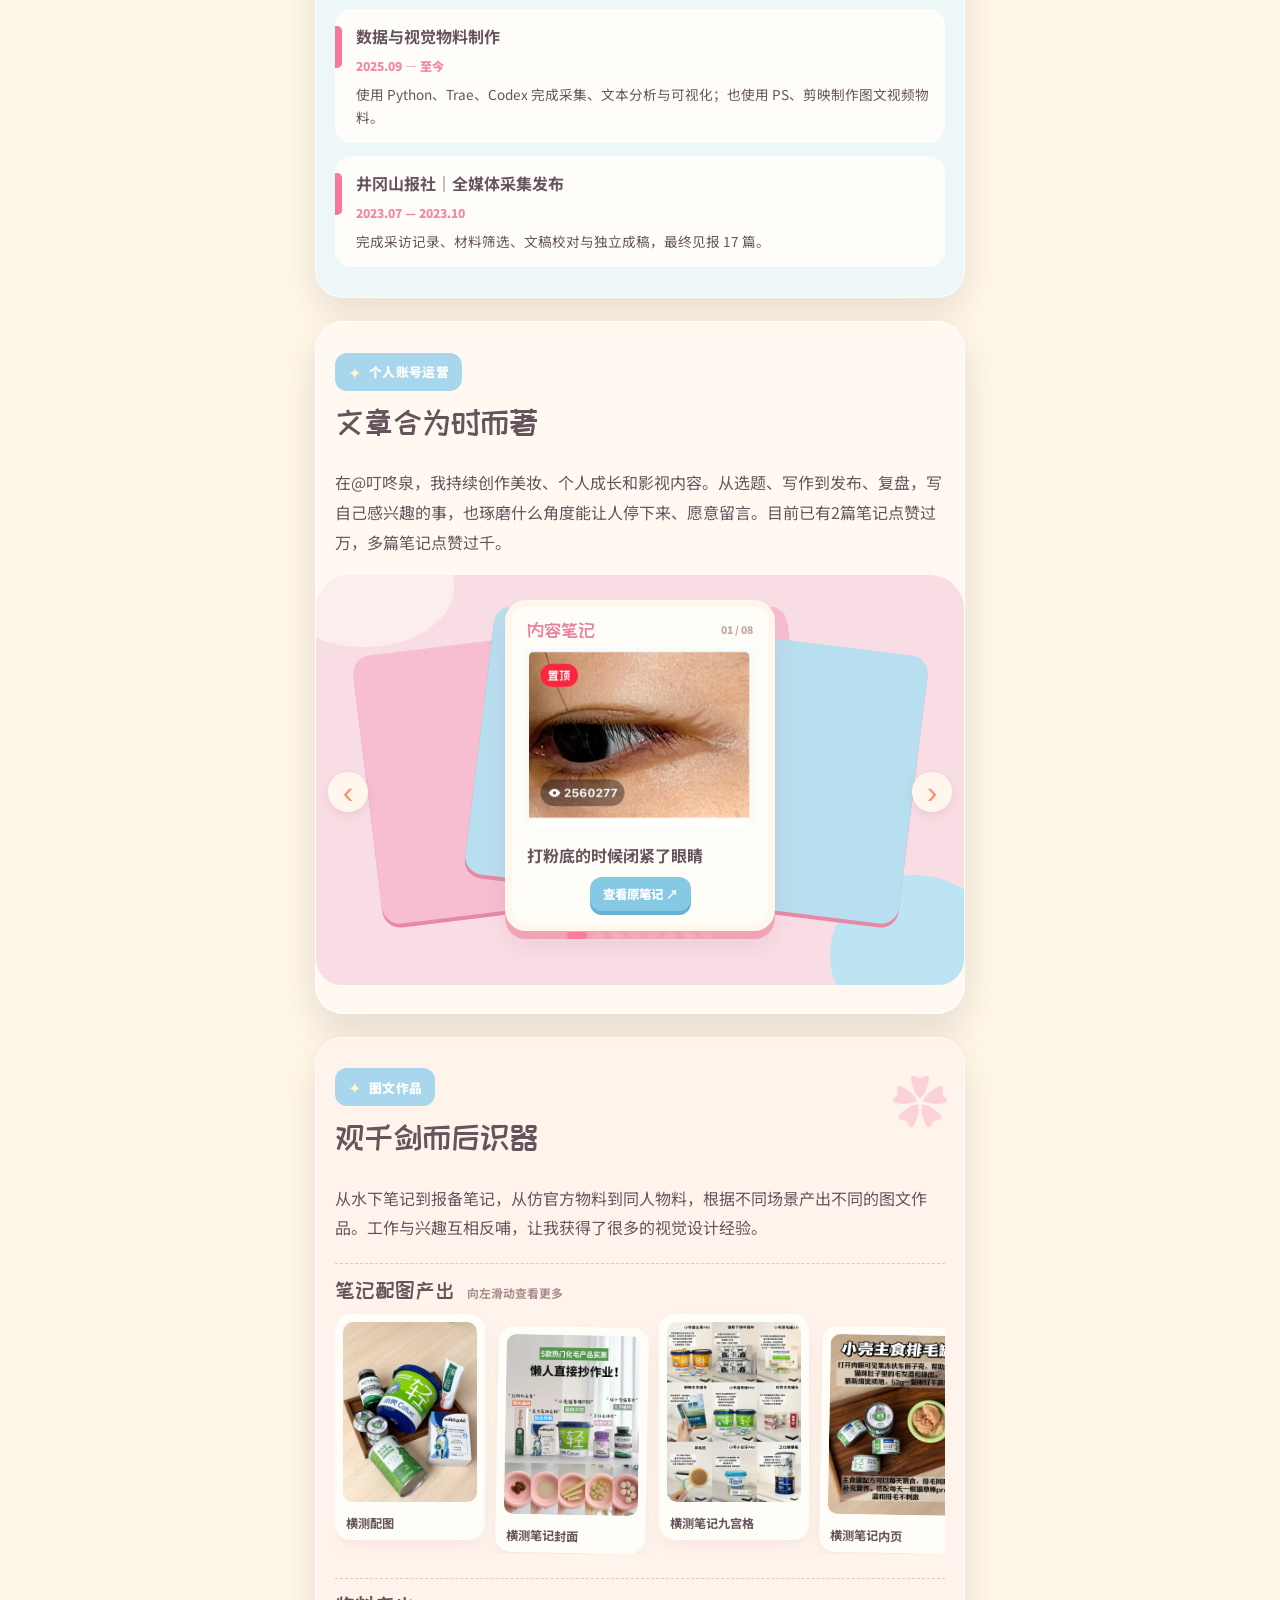
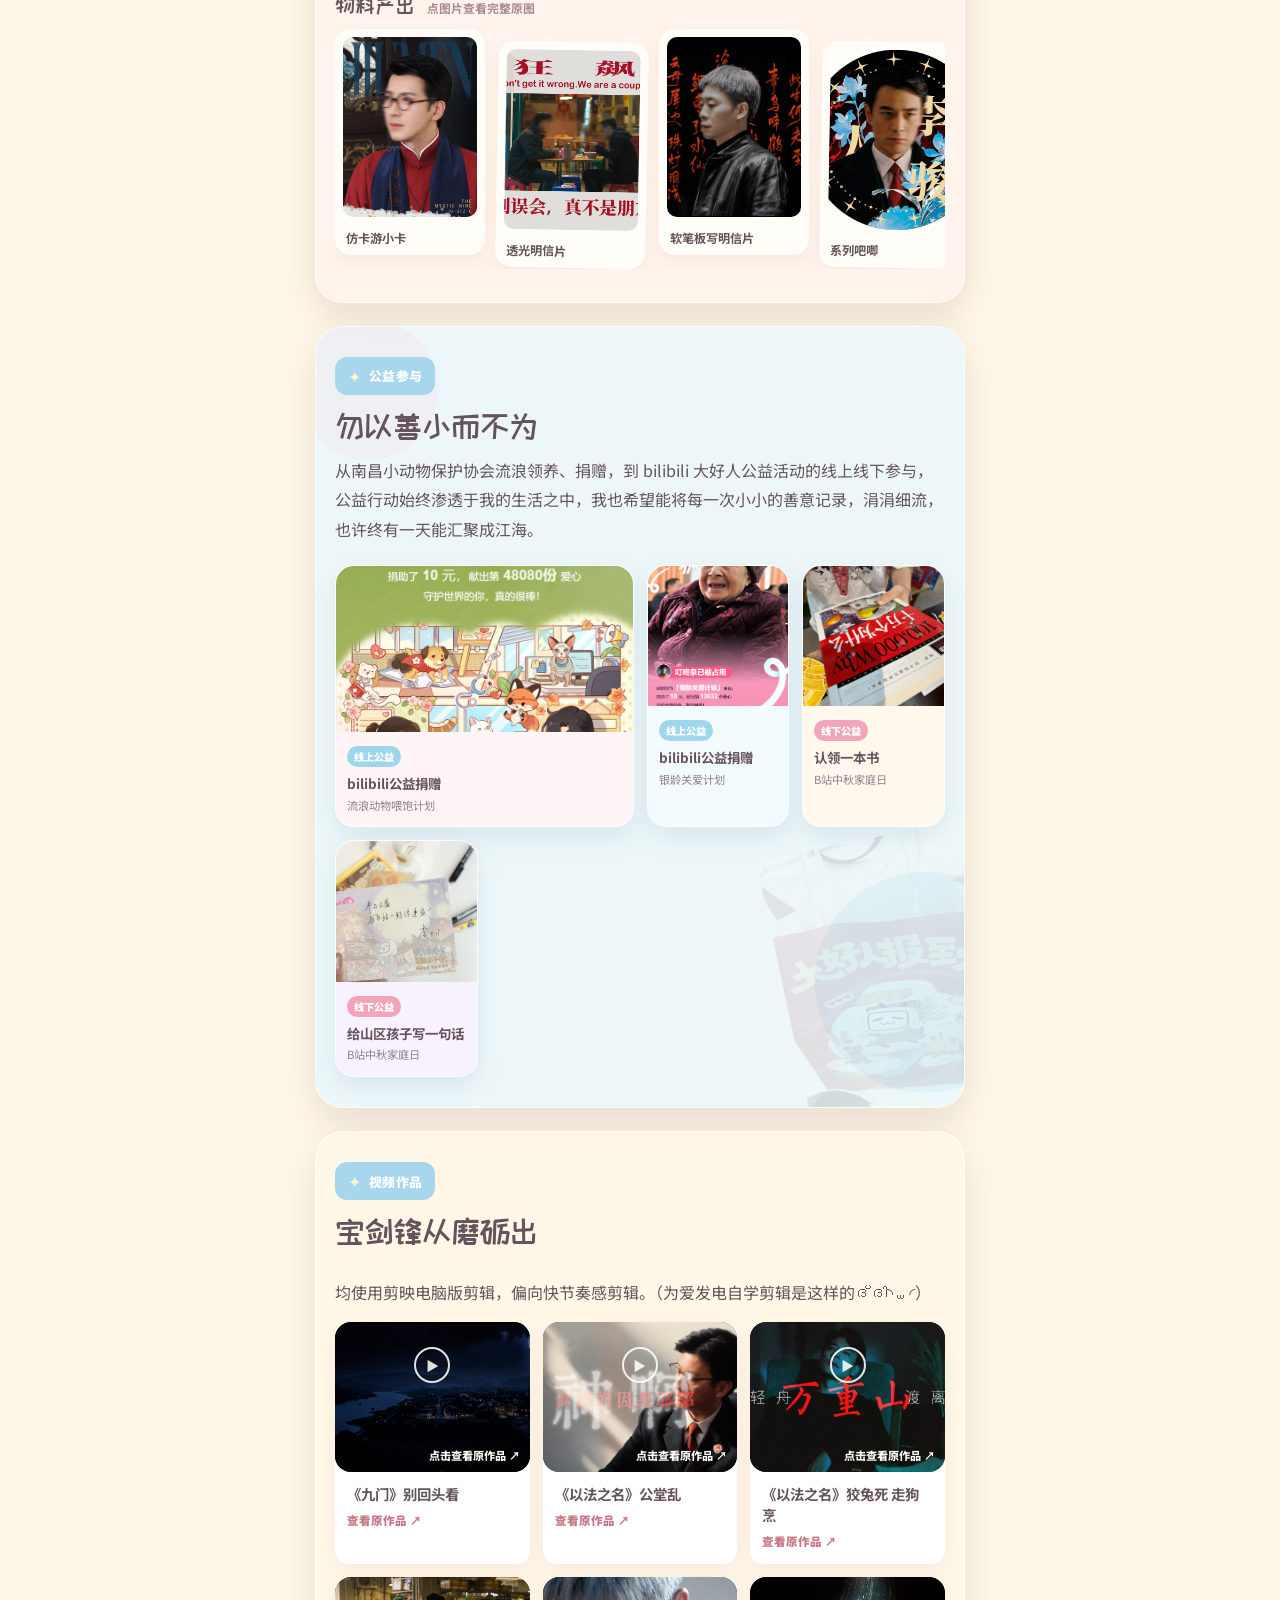
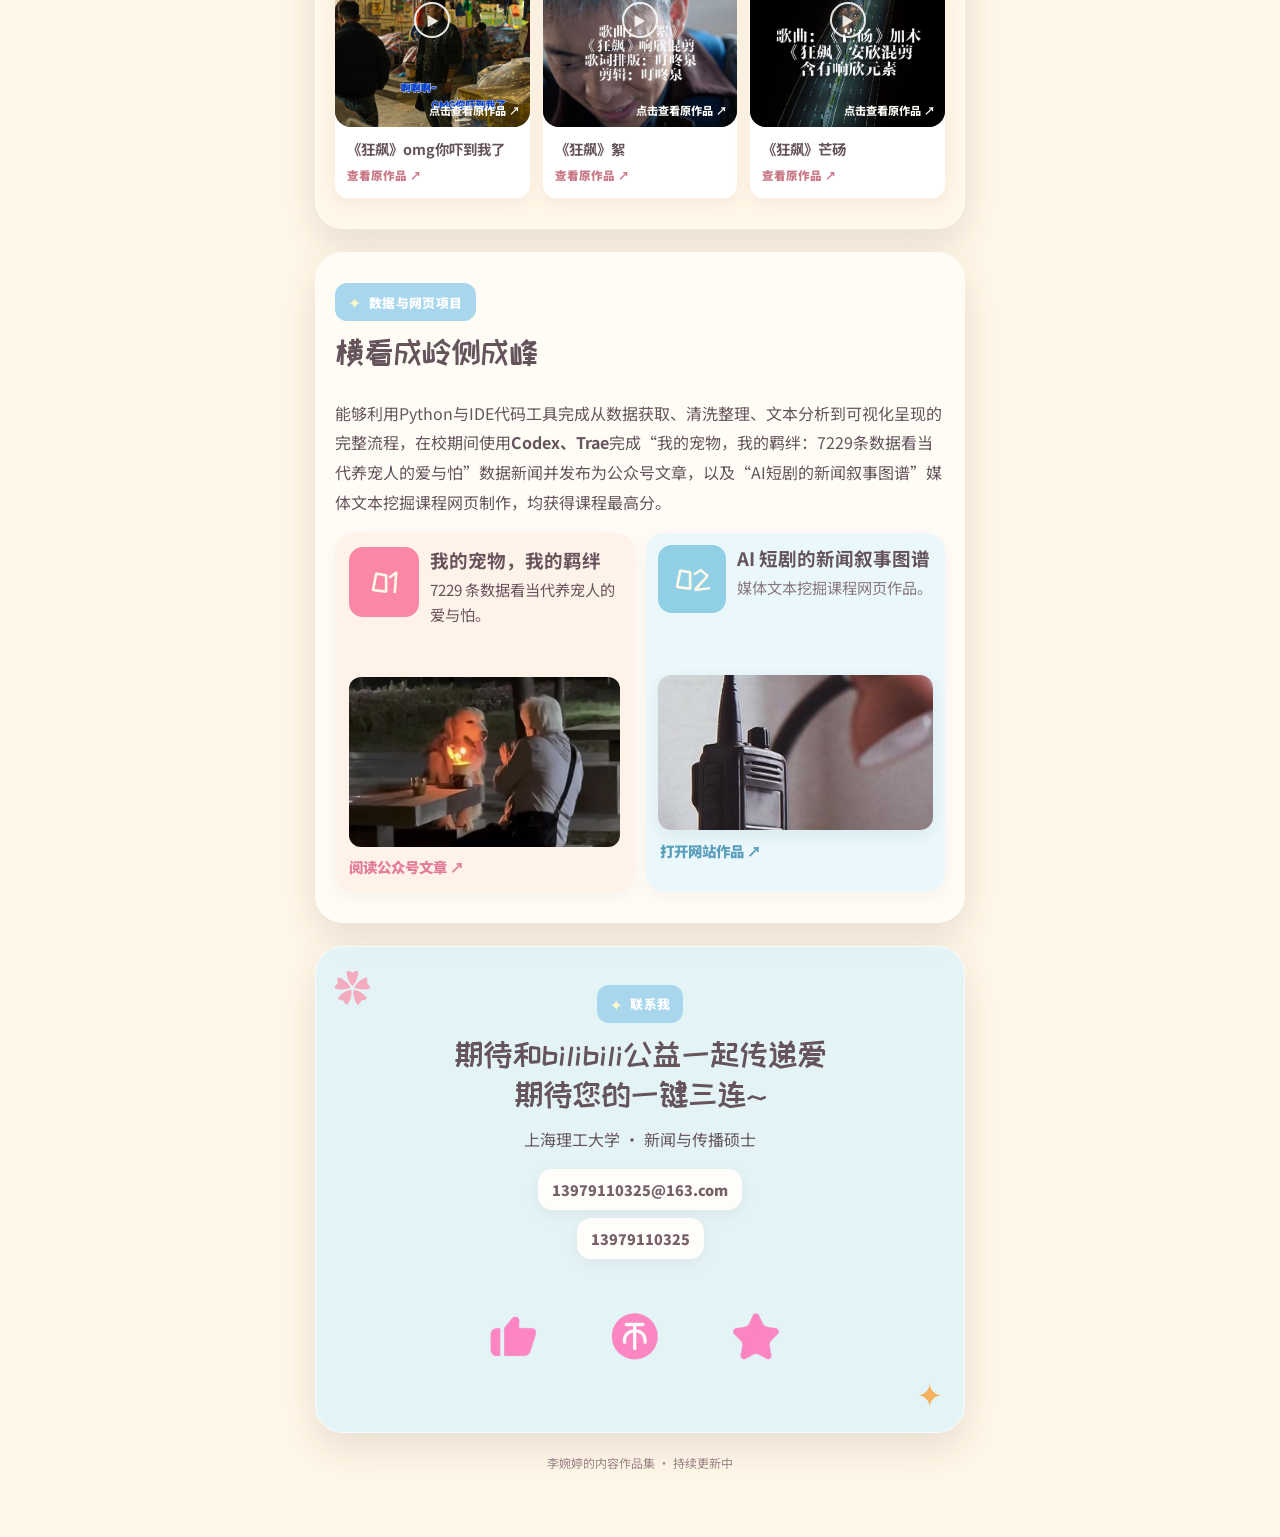
==== commit a971da50: "Add files via upload" ====
--- a/index.html
+++ b/index.html
@@ -105,7 +105,7 @@
     };
 
     document.addEventListener('click', (event) => {
-      const materialLink = event.target.closest('.material-grid a[href], .charity-gallery a[href], .art-scroll .art-card img');
+      const materialLink = event.target.closest('.material-grid a[href], .material-scroll a[href], .charity-gallery a[href], .art-scroll .art-card img');
       if (!materialLink) return;
       event.preventDefault();
       previewImage.src = materialLink.tagName === 'IMG' ? materialLink.currentSrc || materialLink.src : materialLink.href;
@@ -415,5 +415,24 @@
     .video-external:hover{transform:translateY(-2px);box-shadow:0 12px 22px #72586642}
     .video-external:hover img{transform:scale(1.04)}
   </style>
+  <style>
+    .material-grid{position:static;display:flex;align-items:flex-start;gap:12px;min-height:0;padding:3px 3px 14px;overflow-x:auto;scroll-snap-type:x mandatory;scrollbar-width:none}
+    .material-grid::-webkit-scrollbar{display:none}
+    .material-grid .paired-material{display:none!important}
+    .material-grid .material-card,.material-grid .material-card.material-five,.material-grid .material-card.material-six{position:relative!important;top:auto!important;right:auto!important;bottom:auto!important;left:auto!important;z-index:auto!important;display:block!important;flex:0 0 150px;width:150px!important;margin:0!important;padding:8px!important;border-radius:16px!important;background:#fffdf8!important;box-shadow:0 7px 15px #b584751a!important;transform:none!important;scroll-snap-align:start}
+    .material-grid .material-card:nth-of-type(even){transform:translateY(13px) rotate(1deg)!important}
+    .material-grid .material-card img,.material-grid .material-card.material-five img,.material-grid .material-card.material-six img{width:100%!important;height:180px!important;aspect-ratio:auto!important;object-fit:cover!important;object-position:center!important;border:0!important;border-radius:10px!important;box-shadow:none!important}
+    .material-grid .material-card p,.material-grid .material-card.material-five p,.material-grid .material-card.material-six p{position:static!important;display:block!important;margin:7px 3px 0!important;transform:none!important;color:#75616a!important;font-size:.76rem!important;font-weight:700!important;text-align:left!important;text-shadow:none!important;white-space:normal!important}
+    .material-grid .material-card:hover{transform:translateY(-3px) scale(1.025)!important}
+  </style>
+  <script>
+    const materialOutput = document.querySelector('.material-grid');
+    materialOutput.querySelector('.paired-material')?.remove();
+    materialOutput.className = 'art-scroll material-scroll';
+    materialOutput.setAttribute('aria-label', '物料作品，向左滑动查看更多');
+    materialOutput.querySelectorAll('.material-card').forEach((card) => {
+      card.className = 'art-card material-output-card';
+    });
+  </script>
 </body>
 </html>
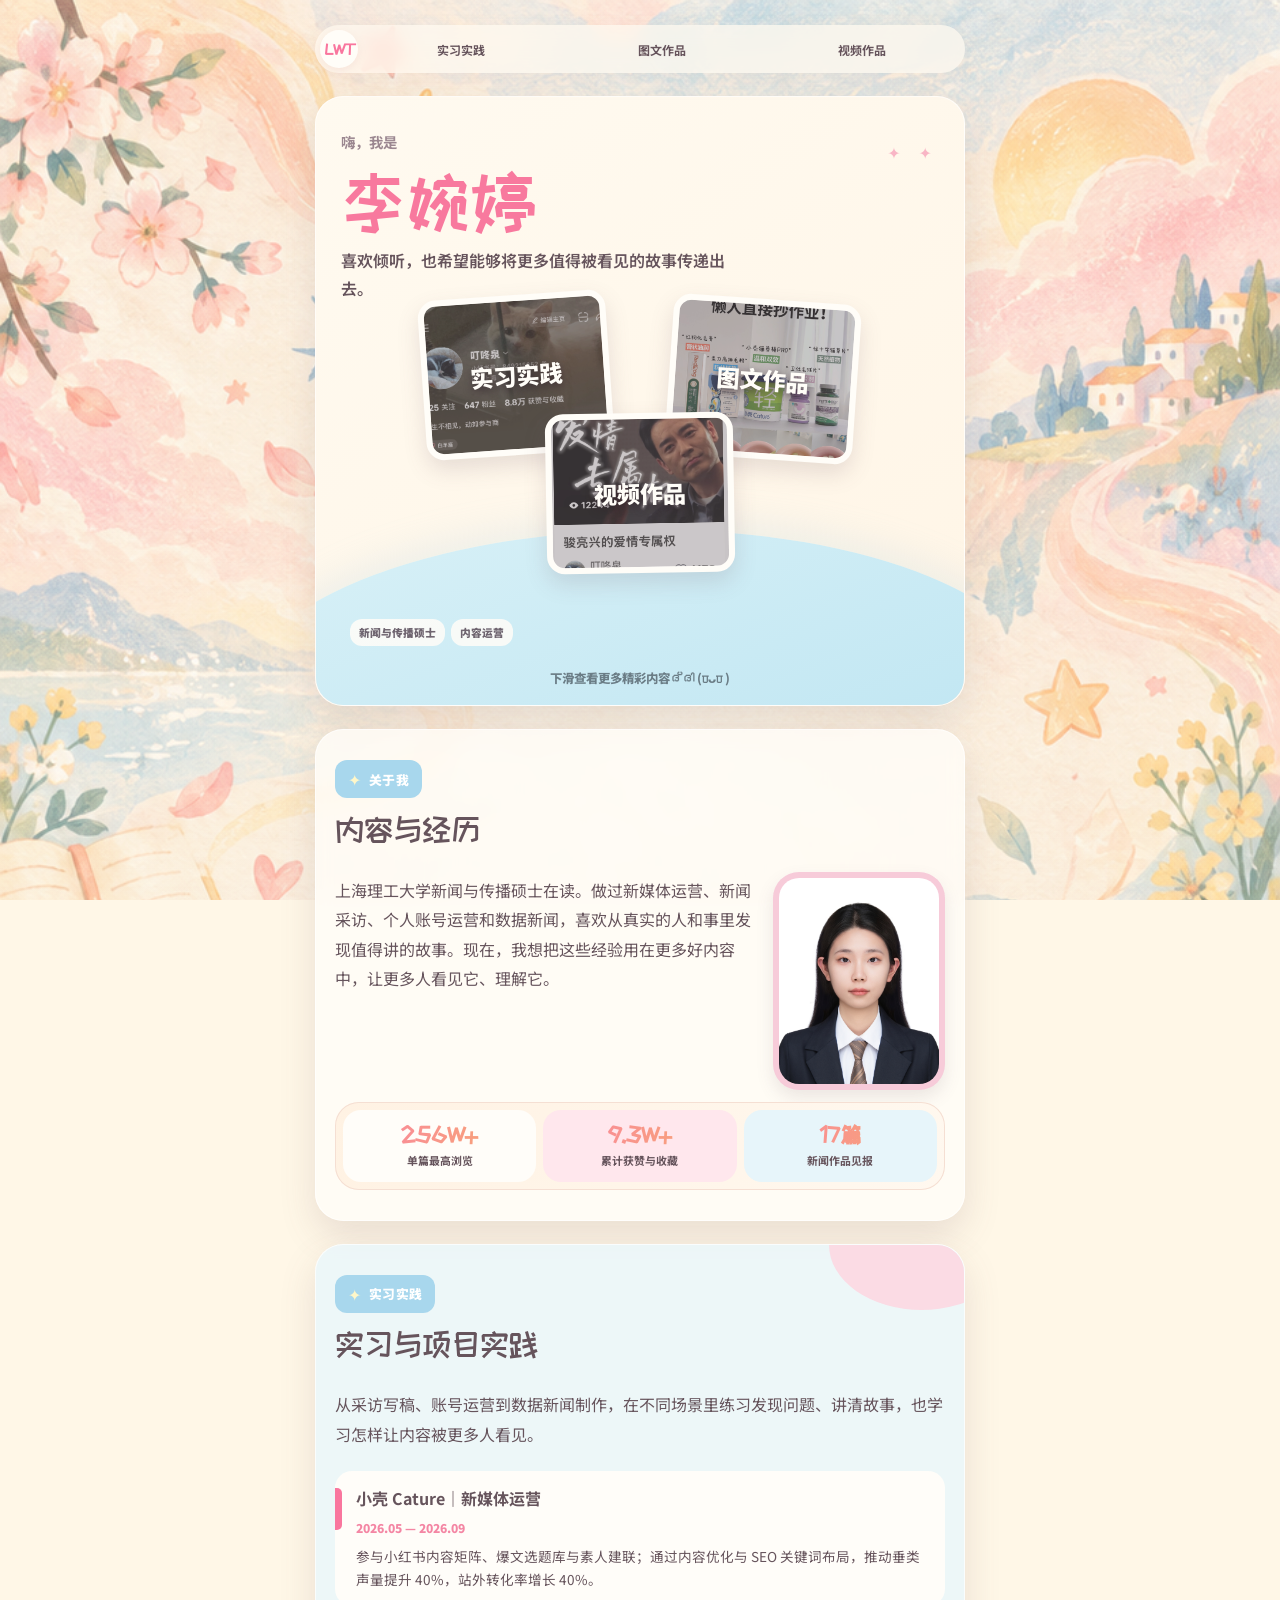
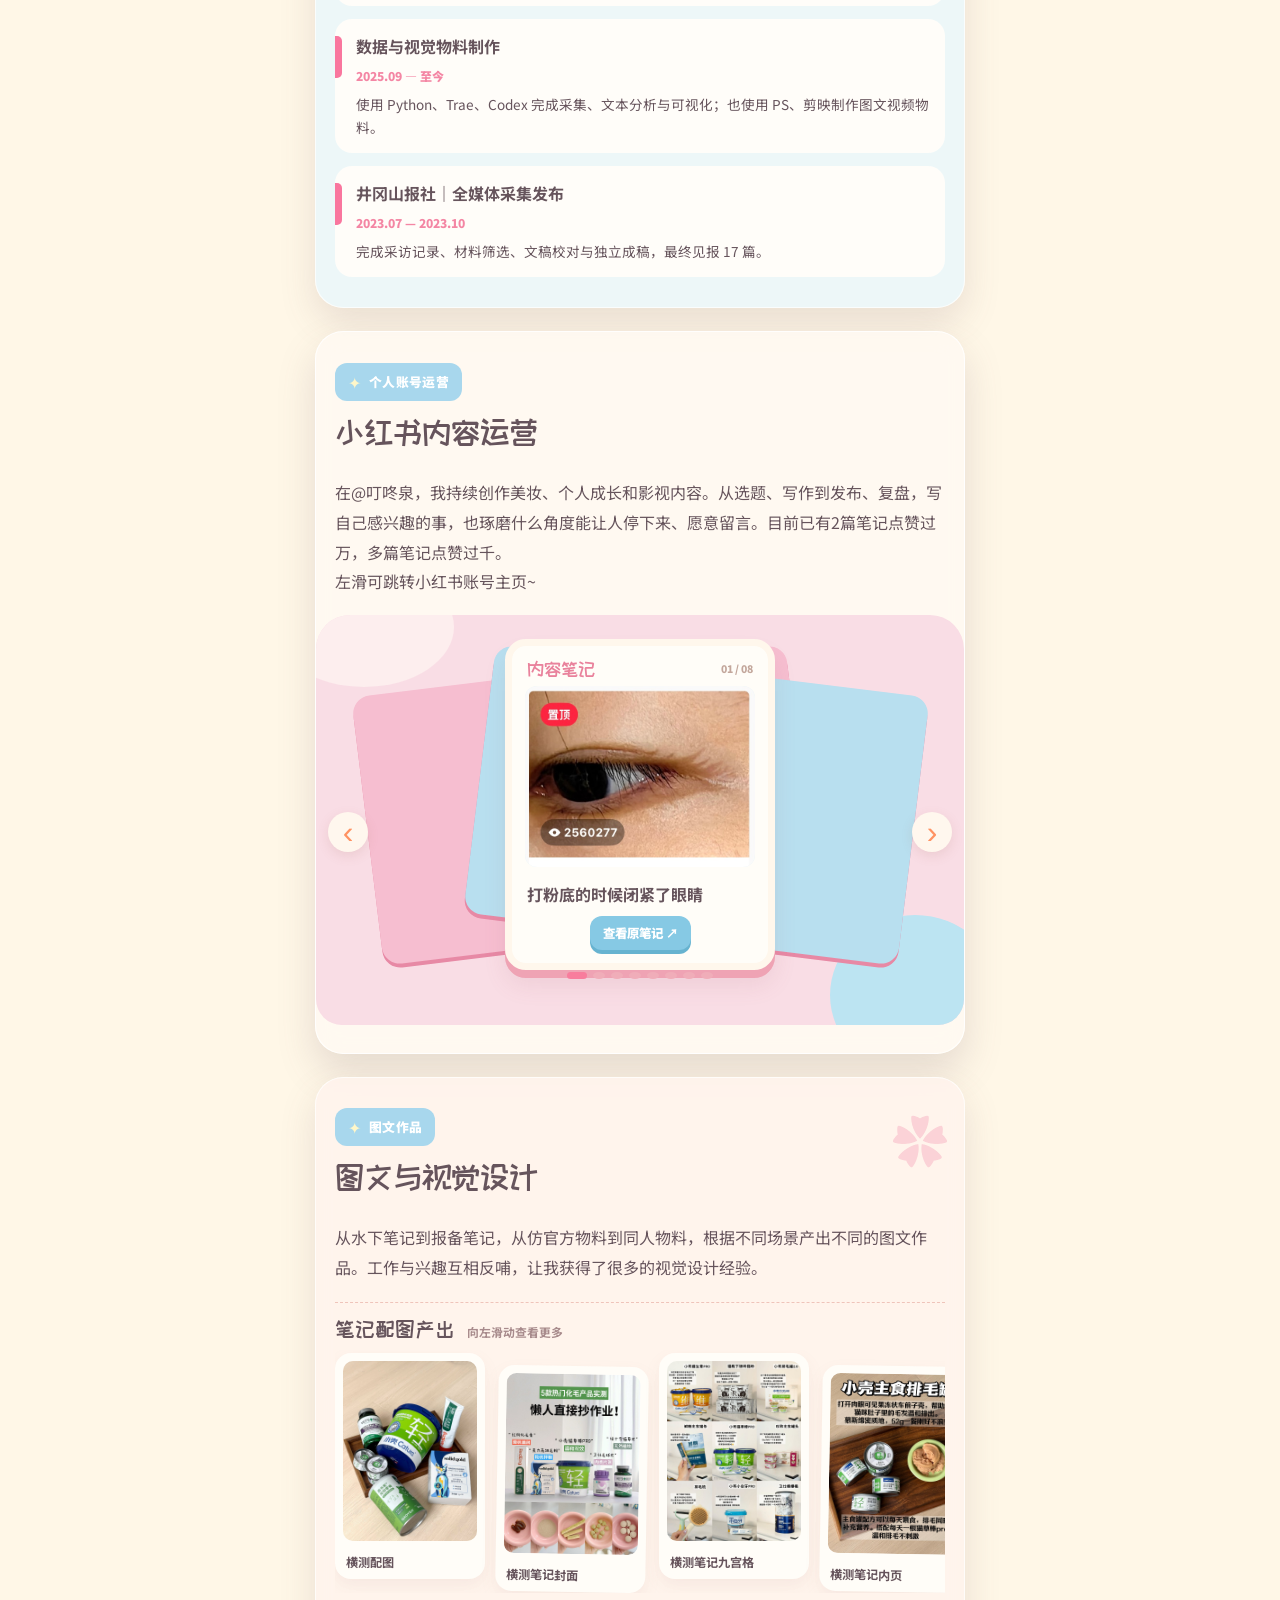
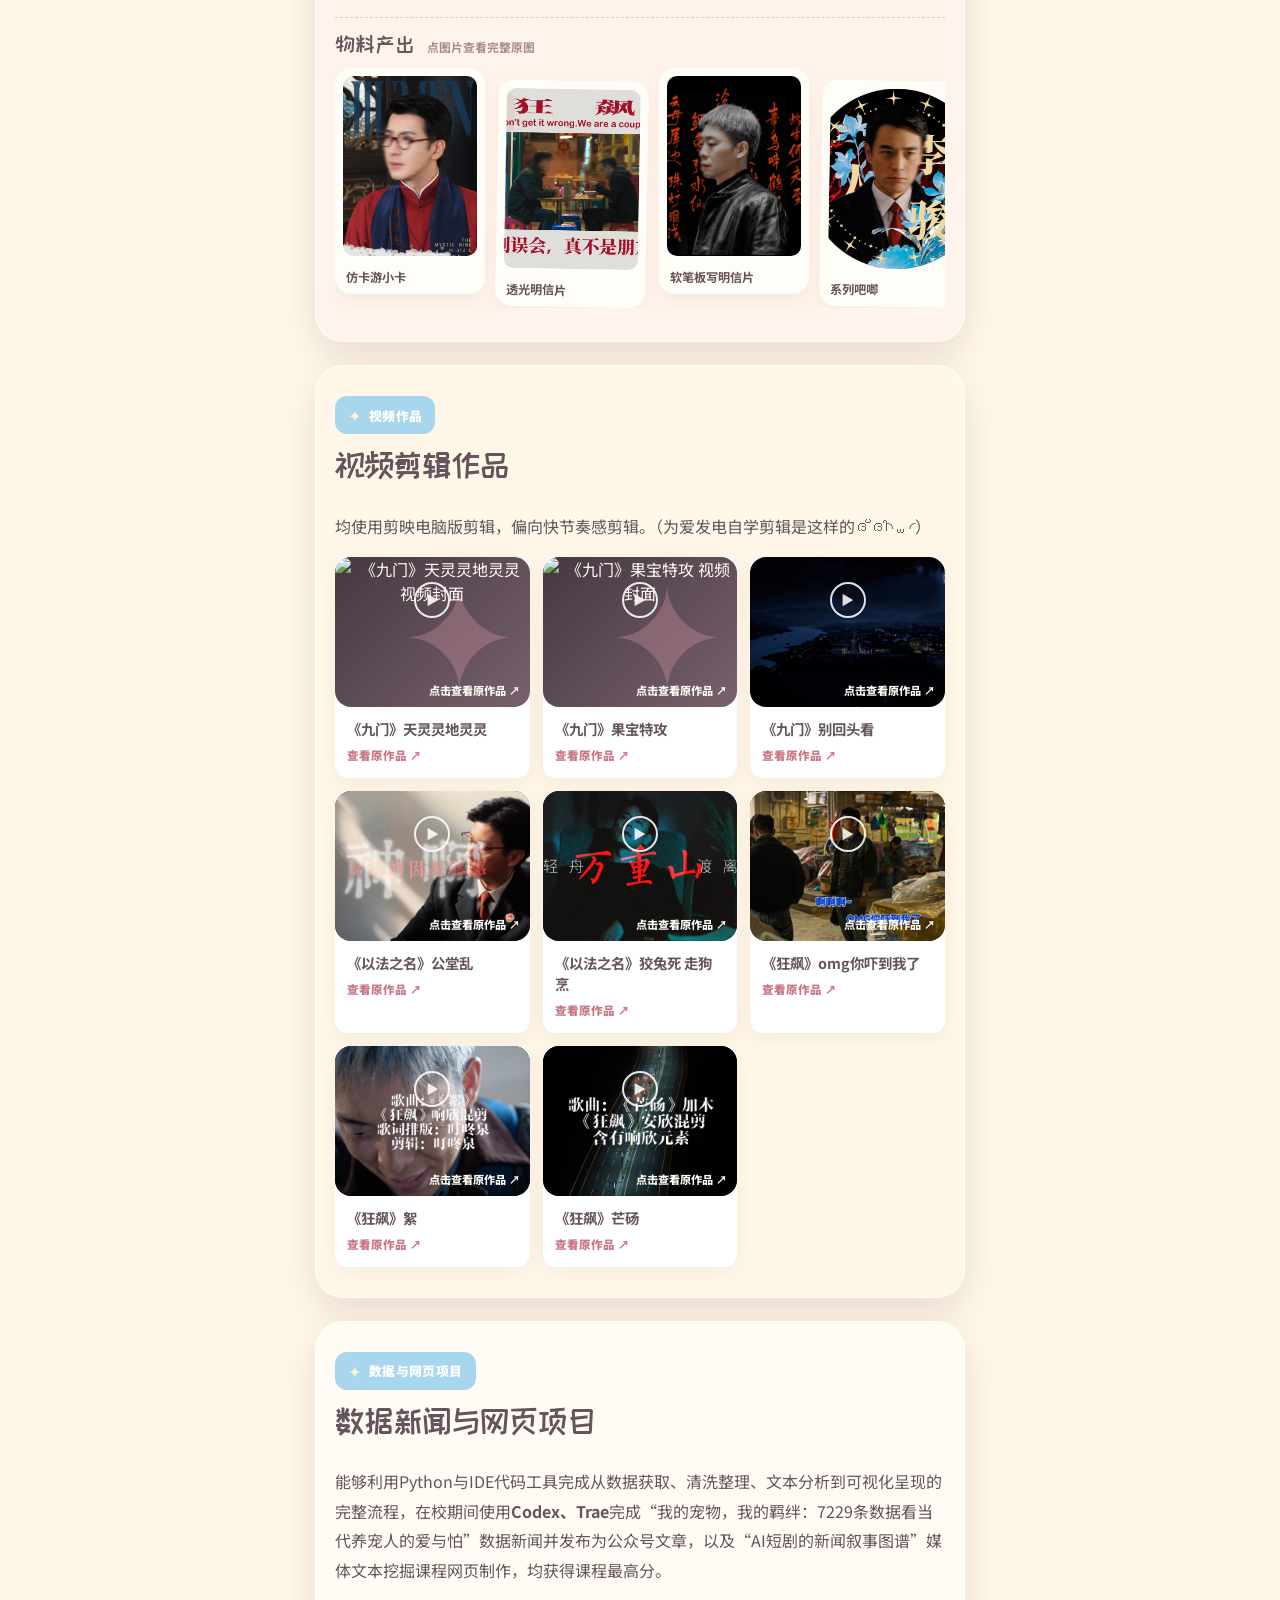
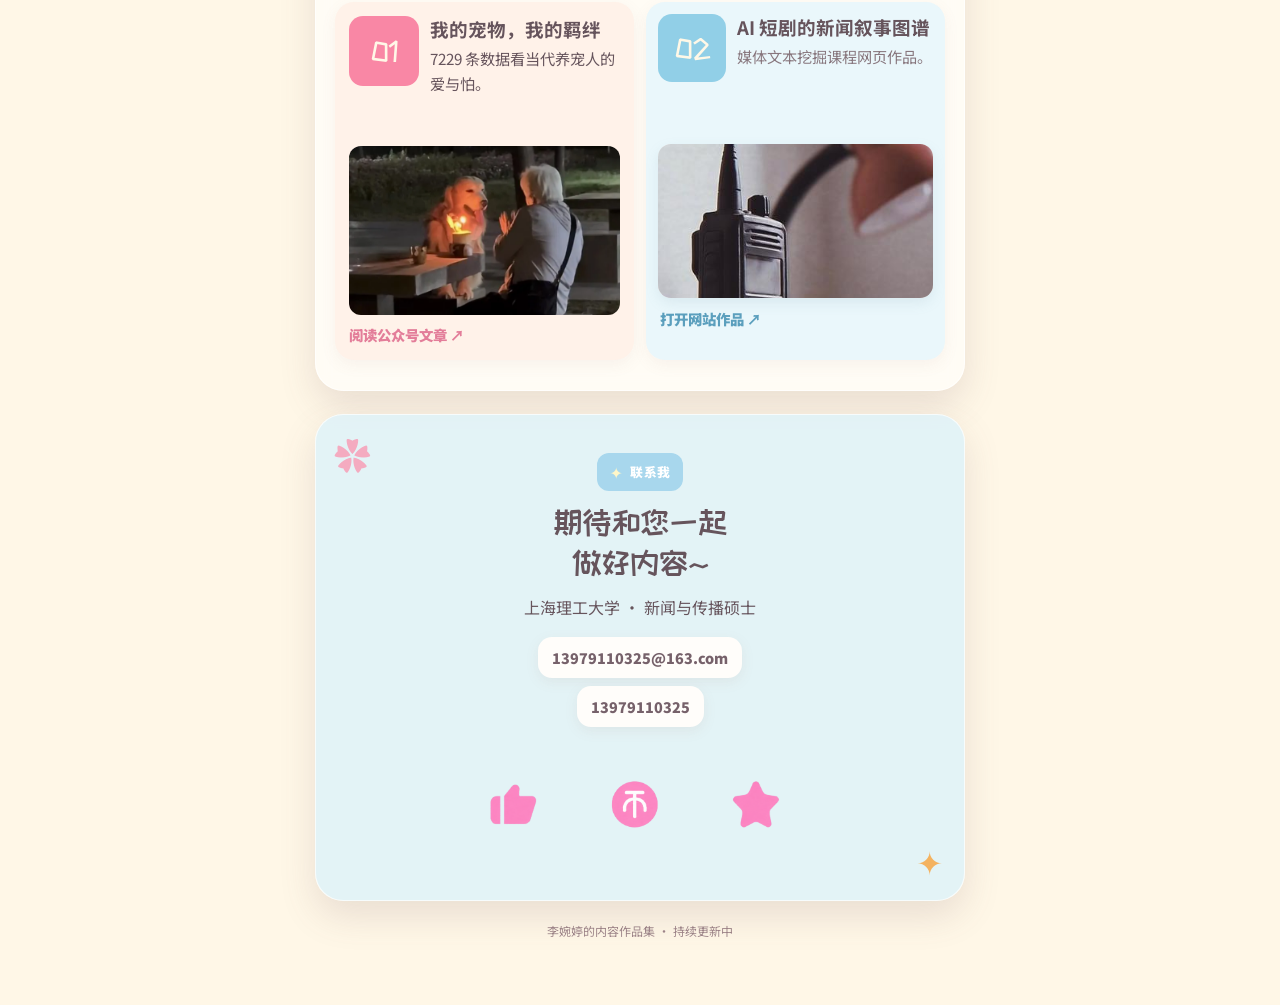
==== commit 7329909b: "10.8替换主页" ====
--- a/index.html
+++ b/index.html
@@ -4,7 +4,7 @@
   <meta charset="utf-8" />
   <meta name="viewport" content="width=device-width, initial-scale=1" />
   <meta name="theme-color" content="#fff5dc" />
-  <meta name="description" content="李婉婷的公益内容运营作品集" />
+  <meta name="description" content="李婉婷的内容作品集" />
   <title>李婉婷｜内容作品集</title>
   <link rel="icon" type="image/svg+xml" href="data:image/svg+xml,%3Csvg xmlns='http://www.w3.org/2000/svg' viewBox='0 0 64 64'%3E%3Crect width='64' height='64' rx='18' fill='%23f9789c'/%3E%3Cpath d='M19 37c8-13 18-13 26 0' fill='none' stroke='%23fff9e9' stroke-width='7' stroke-linecap='round'/%3E%3C/svg%3E" />
   <style>
@@ -38,20 +38,20 @@
 </head>
 <body>
   <main class="page">
-    <nav class="nav" aria-label="页面导航"><strong>LWT</strong><a href="#experience">实习实践</a><a href="#writing">图文作品</a><a href="#charity">公益参与</a><a href="#videos">视频作品</a></nav>
+    <nav class="nav" aria-label="页面导航"><strong>LWT</strong><a href="#experience">实习实践</a><a href="#writing">图文作品</a><a href="#videos">视频作品</a></nav>
 
     <section class="hero">
       <p class="hello">嗨，我是</p><h1>李婉婷</h1>
       <p class="hero-copy">喜欢倾听，也希望能够将更多值得被看见的故事传递出去。</p>
-      <div class="hero-preview" aria-label="作品预览"><a class="hero-work practice" href="#experience"><img src="assets/hero-practice.jpg" alt="实习实践缩略图" /><span>实习实践</span></a><a class="hero-work charity" href="#charity"><img src="assets/charity-online-1.png" alt="公益参与缩略图" /><span>公益参与</span></a><a class="hero-work graphic" href="#writing"><img src="assets/note-art-2.jpg" alt="图文作品缩略图" /><span>图文作品</span></a><a class="hero-work video" href="#videos"><img src="assets/red6.jpg" alt="视频作品缩略图" /><span>视频作品</span></a></div>
+      <div class="hero-preview" aria-label="作品预览"><a class="hero-work practice" href="#experience"><img src="assets/hero-practice.jpg" alt="实习实践缩略图" /><span>实习实践</span></a><a class="hero-work graphic" href="#writing"><img src="assets/note-art-2.jpg" alt="图文作品缩略图" /><span>图文作品</span></a><a class="hero-work video" href="#videos"><img src="assets/red6.jpg" alt="视频作品缩略图" /><span>视频作品</span></a></div>
       <div class="hero-footer"><div class="mini-labels"><span>新闻与传播硕士</span><span>内容运营</span></div><a class="hero-cta" href="#writing">看看我的作品 ↓</a></div>
     </section>
 
-    <section class="about"><span class="eyebrow">关于我</span><h2>让内容变得<br>好懂，也好参与</h2><div class="about-portrait"><img src="assets/portrait.jpg" alt="李婉婷证件照" /></div><p class="lead">新闻与传播硕士在读。做过新闻采访、个人账号运营和数据新闻，喜欢从真实的人和事里发现值得讲的故事。现在，我想把这些经验用在公益内容中，让更多人了解它，也愿意参与其中。</p><div class="facts"><div class="fact"><strong>200W+</strong><span>单篇最高浏览</span></div><div class="fact"><strong>8.8W+</strong><span>累计获赞与收藏</span></div><div class="fact"><strong>17篇</strong><span>新闻作品见报</span></div></div></section>
+    <section class="about"><span class="eyebrow">关于我</span><h2>让内容变得<br>好懂，也好参与</h2><div class="about-portrait"><img src="assets/portrait.jpg" alt="李婉婷证件照" /></div><p class="lead">新闻与传播硕士在读。做过新闻采访、个人账号运营和数据新闻，喜欢从真实的人和事里发现值得讲的故事。现在，我想把这些经验用在公益内容中，让更多人了解它，也愿意参与其中。</p><div class="facts"><div class="fact"><strong>256W+</strong><span>单篇最高浏览</span></div><div class="fact"><strong>9.3W+</strong><span>累计获赞与收藏</span></div><div class="fact"><strong>17篇</strong><span>新闻作品见报</span></div></div></section>
 
     <section class="experience"><span class="eyebrow">一些经历</span><h2>内容不是凭空出现的</h2><div class="timeline"><article class="entry"><h3>小壳 Cature｜新媒体运营</h3><time>2026.05 — 2026.09</time><p>参与小红书内容矩阵、爆文选题库与素人建联；通过内容优化与 SEO 关键词布局，推动垂类声量提升 40%，站外转化率增长 40%。</p></article><article class="entry"><h3>数据与视觉物料制作</h3><time>2025.09 — 至今</time><p>使用 Python、Trae、Codex 完成采集、文本分析与可视化；也使用 PS、剪映制作图文视频物料。</p></article><article class="entry"><h3>井冈山报社｜全媒体采集发布</h3><time>2023.07 — 2023.10</time><p>完成采访记录、材料筛选、文稿校对与独立成稿，最终见报 17 篇。</p></article></div></section>
 
-    <section class="shelf" id="notes"><div class="shelf-copy"><span class="eyebrow">个人账号运营</span><h2>把日常观察写成内容</h2><p class="lead">在@叮咚泉，我持续创作美妆、个人成长和影视内容。从选题、写作到发布、复盘，写自己感兴趣的事，也琢磨什么角度能让人停下来、愿意留言。目前已有2篇笔记点赞过万，多篇笔记点赞过千。</p></div><div class="collection"><button class="gallery-nav prev" type="button" aria-label="上一张笔记">‹</button><div class="stack"><div class="back-card one"></div><div class="back-card two"></div><article class="feature-card"><div class="card-top"><span id="note-type">内容笔记</span><span class="count" id="note-count">01 / 08</span></div><img id="note-image" src="assets/red1.jpg" alt="小红书笔记缩略图" /><h3 id="note-title">打粉底的时候闭紧了眼睛</h3><a class="card-link" id="note-link" target="_blank" rel="noreferrer" href="https://www.xiaohongshu.com/explore/640924ff0000000027001e91?xsec_token=AB1HE6wdA3e5SXML_-Fqed2_mABE5IbedM5jAP1ePRb0Q=&xsec_source=pc_user">查看原笔记 ↗</a></article></div><button class="gallery-nav next" type="button" aria-label="下一张笔记">›</button><div class="dots" id="note-dots" aria-label="笔记页码"></div></div></section>
+    <section class="shelf" id="notes"><div class="shelf-copy"><span class="eyebrow">个人账号运营</span><h2>把日常观察写成内容</h2><p class="lead">在@叮咚泉，我持续创作美妆、个人成长和影视内容。从选题、写作到发布、复盘，写自己感兴趣的事，也琢磨什么角度能让人停下来、愿意留言。目前已有2篇笔记点赞过万，多篇笔记点赞过千。<br>左滑可跳转小红书账号主页~</p></div><div class="collection"><button class="gallery-nav prev" type="button" aria-label="上一张笔记">‹</button><div class="stack"><div class="back-card one"></div><div class="back-card two"></div><article class="feature-card"><div class="card-top"><span id="note-type">内容笔记</span><span class="count" id="note-count">01 / 08</span></div><img id="note-image" src="assets/red1.jpg" alt="小红书笔记缩略图" /><h3 id="note-title">打粉底的时候闭紧了眼睛</h3><a class="card-link" id="note-link" target="_blank" rel="noreferrer" href="https://www.xiaohongshu.com/explore/640924ff0000000027001e91?xsec_token=AB1HE6wdA3e5SXML_-Fqed2_mABE5IbedM5jAP1ePRb0Q=&xsec_source=pc_user">查看原笔记 ↗</a></article></div><button class="gallery-nav next" type="button" aria-label="下一张笔记">›</button><div class="dots" id="note-dots" aria-label="笔记页码"></div></div></section>
 
     <section class="visual-works" id="writing"><div class="visual-heading"><span class="eyebrow">图文作品</span><h2>把想法，变成看得见的画面</h2><p class="lead">从笔记视觉到线下物料，我更在意每一张图有没有把内容说清楚，也有没有让人愿意多看一眼。</p></div><div class="art-groups"><div class="art-group"><h3>笔记配图产出 <span>向左滑动查看更多</span></h3><div class="art-scroll"><article class="art-card"><img loading="lazy" src="assets/note-art-1.jpg" alt="笔记配图作品 1" /><p>笔记配图 01</p></article><article class="art-card"><img loading="lazy" src="assets/note-art-2.jpg" alt="笔记配图作品 2" /><p>笔记配图 02</p></article><article class="art-card"><img loading="lazy" src="assets/note-art-3.jpg" alt="笔记配图作品 3" /><p>笔记配图 03</p></article><article class="art-card"><img loading="lazy" src="assets/note-art-4.jpg" alt="笔记配图作品 4" /><p>笔记配图 04</p></article><article class="art-card"><img loading="lazy" src="assets/note-art-5.jpg" alt="笔记配图作品 5" /><p>笔记配图 05</p></article><article class="art-card"><img loading="lazy" src="assets/note-art-6.jpg" alt="笔记配图作品 6" /><p>笔记配图 06</p></article><article class="art-card"><img loading="lazy" src="assets/note-art-7.jpg" alt="笔记配图作品 7" /><p>笔记配图 07</p></article><article class="art-card"><img loading="lazy" src="assets/note-art-8.jpg" alt="笔记配图作品 8" /><p>笔记配图 08</p></article></div></div><div class="art-group"><h3>物料产出 <span>点图片查看完整原图</span></h3><div class="material-grid"><article class="material-card"><a target="_blank" rel="noreferrer" href="assets/material-1.jpg"><img loading="lazy" src="assets/material-1.jpg" alt="物料作品 1，点击查看完整图" /></a><p>物料作品 01</p></article><article class="material-card"><a target="_blank" rel="noreferrer" href="assets/material-2.jpg"><img loading="lazy" src="assets/material-2.jpg" alt="物料作品 2，点击查看完整图" /></a><p>物料作品 02</p></article><article class="paired-material"><a target="_blank" rel="noreferrer" href="assets/material-3-1.png"><img class="pair-image" loading="lazy" src="assets/material-3-1.png" alt="物料作品 3 的第一张，点击查看完整图" /></a><a target="_blank" rel="noreferrer" href="assets/material-3-2.png"><img class="pair-image" loading="lazy" src="assets/material-3-2.png" alt="物料作品 3 的第二张，点击查看完整图" /></a><span>物料作品 03 · 成套展示</span></article><article class="material-card"><a target="_blank" rel="noreferrer" href="assets/material-4.jpg"><img loading="lazy" src="assets/material-4.jpg" alt="物料作品 4，点击查看完整图" /></a><p>物料作品 04</p></article></div></div></div></section>
 
@@ -105,7 +105,7 @@
     };
 
     document.addEventListener('click', (event) => {
-      const materialLink = event.target.closest('.material-grid a[href], .material-scroll a[href], .charity-gallery a[href], .art-scroll .art-card img');
+      const materialLink = event.target.closest('.material-grid a[href], .material-scroll a[href], .art-scroll .art-card img');
       if (!materialLink) return;
       event.preventDefault();
       previewImage.src = materialLink.tagName === 'IMG' ? materialLink.currentSrc || materialLink.src : materialLink.href;
@@ -126,6 +126,8 @@
   <script>
     document.querySelector('.video-head h2').textContent = '影视二创混剪、影视热梗剪辑';
     const videoEntries = [
+      ['《九门》天灵灵地灵灵', 'assets/video-cover-7.jpg', 'https://xhslink.cn/o/1Qcm1K1dmcT'],
+      ['《九门》果宝特攻', 'assets/video-cover-8.png', 'https://www.xiaohongshu.com/discovery/item/6ac25e540000000015005c8c?source=webshare&xhsshare=pc_web&xsec_token=AB-_nkKHTzWYOu6xwh2ZmeG5zHgeN-E7Z-Sdw-G_qjRmY=&xsec_source=pc_share'],
       ['《九门》别回头看', 'assets/video-cover-1.png', 'https://www.xiaohongshu.com/explore/6a96e93200000000260301bd?xsec_token=ABINQk5enqlGI0W-N9H9tWStv1hAeDeR3kpPp5eCfnniU=&xsec_source=pc_user'],
       ['《以法之名》公堂乱', 'assets/video-cover-2.png', 'https://www.bilibili.com/video/BV1eseUzFECi/?spm_id_from=333.1387.homepage.video_card.click&vd_source=7c53eefee05ef0cd6c4107194383ed48'],
       ['《以法之名》狡兔死 走狗烹', 'assets/video-cover-3.png', 'https://www.bilibili.com/video/BV1wdbhz7Ehy/?spm_id_from=333.788.recommend_more_video.-1&trackid=web_related_0.router-related-2589621-jb4mv.1790074015297.302&vd_source=7c53eefee05ef0cd6c4107194383ed48'],
@@ -207,34 +209,6 @@
       .material-card.material-five p,.material-card.material-six p{position:absolute;z-index:1;bottom:7%;left:50%;display:block;margin:0;transform:translateX(-50%);color:#fffdf8;font-size:.76rem;font-weight:900;white-space:nowrap;text-shadow:0 2px 4px #24191dcc}
     </style>`);
   </script>
-  <script>
-    document.head.insertAdjacentHTML('beforeend', `<style>
-      .charity{position:relative;overflow:hidden;background:rgba(235,247,252,.88)}.charity:before{content:'';position:absolute;inset:0;background:radial-gradient(circle at 8% 8%,#f9c6d52b 0 70px,transparent 71px),radial-gradient(circle at 94% 84%,#9ed6eb35 0 110px,transparent 111px)}.charity>*{position:relative;z-index:1}.charity-tote{position:absolute;z-index:0;right:-52px;bottom:-35px;width:230px;max-height:310px;object-fit:contain;opacity:.13;transform:rotate(-12deg);filter:saturate(.82)}.charity-header{max-width:620px}.charity-header h2{margin-bottom:10px}.charity-header .lead{margin-bottom:0}.charity-gallery{display:grid;grid-template-columns:repeat(2,minmax(0,1fr));gap:13px;margin-top:20px}.charity-card{overflow:hidden;border:1px solid #ffffffc7;border-radius:19px;background:#fffdf9;box-shadow:0 10px 24px #7293a52b}.charity-card:nth-child(1){background:#fff5f6}.charity-card:nth-child(2){background:#f3fbff}.charity-card:nth-child(3){background:#fff9ed}.charity-card:nth-child(4){background:#f8f2ff}.charity-card a{display:block;cursor:zoom-in}.charity-card img{display:block;width:100%;aspect-ratio:1/1;object-fit:cover;transition:transform .3s ease}.charity-card a:hover img{transform:scale(1.04)}.charity-copy{padding:10px 11px 13px}.charity-chip{display:inline-block;padding:3px 7px;border-radius:999px;background:#9ed7eb;color:#fff;font-size:.64rem;font-weight:900}.charity-card:nth-child(3) .charity-chip,.charity-card:nth-child(4) .charity-chip{background:#f2a5b9}.charity-copy h3{margin:7px 0 0;font-size:.84rem;line-height:1.35}.charity-copy p{margin:4px 0 0;color:#958188;font-size:.7rem;line-height:1.5}@media(min-width:640px){.charity-gallery{grid-template-columns:repeat(4,minmax(0,1fr))}.charity-card:first-child{grid-column:span 2}.charity-card:first-child img{aspect-ratio:16/9}}
-    </style>`);
-
-    document.querySelector('.video-section').insertAdjacentHTML('beforebegin', `
-      <section class="charity" id="charity">
-        <img class="charity-tote" src="assets/charity-tote.jpg" alt="" aria-hidden="true" />
-        <div class="charity-header"><span class="eyebrow">B站公益</span><h2>把善意，变成一次次行动</h2><p class="lead">从“大好人”线上捐赠，到中秋家庭日的线下参与，我也想把每一次小小的善意认真记录下来。</p></div>
-        <div class="charity-gallery">
-          <article class="charity-card"><a href="assets/charity-online-1.png"><img loading="lazy" src="assets/charity-online-1.png" alt="大好人线上公益捐赠记录一，点击查看原图" /></a><div class="charity-copy"><span class="charity-chip">线上公益</span><h3>“大好人”公益捐赠</h3><p>线上参与 · 捐赠记录 01</p></div></article>
-          <article class="charity-card"><a href="assets/charity-online-2.png"><img loading="lazy" src="assets/charity-online-2.png" alt="大好人线上公益捐赠记录二，点击查看原图" /></a><div class="charity-copy"><span class="charity-chip">线上公益</span><h3>“大好人”公益捐赠</h3><p>线上参与 · 捐赠记录 02</p></div></article>
-          <article class="charity-card"><a href="assets/charity-offline-1.jpg"><img loading="lazy" src="assets/charity-offline-1.jpg" alt="B站中秋家庭日认领一本书，点击查看原图" /></a><div class="charity-copy"><span class="charity-chip">线下公益</span><h3>认领一本书</h3><p>B站中秋家庭日</p></div></article>
-          <article class="charity-card"><a href="assets/charity-offline-2.jpg"><img loading="lazy" src="assets/charity-offline-2.jpg" alt="给山区孩子写一句话，点击查看原图" /></a><div class="charity-copy"><span class="charity-chip">线下公益</span><h3>给山区孩子写一句话</h3><p>B站中秋家庭日</p></div></article>
-        </div>
-      </section>
-    `);
-  </script>
-  <script>
-    const charitySection = document.querySelector('#charity');
-    charitySection.querySelector('.eyebrow').textContent = '公益参与';
-    charitySection.querySelector('.lead').textContent = '从南昌小动物保护协会流浪领养、捐赠，到 bilibili 大好人公益活动的线上线下参与，公益行动始终渗透于我的生活之中，我也希望能将每一次小小的善意记录，涓涓细流，也许终有一天能汇聚成江海。';
-    const charityCards = charitySection.querySelectorAll('.charity-card');
-    charityCards[0].querySelector('h3').textContent = 'bilibili公益捐赠';
-    charityCards[0].querySelector('p').textContent = '流浪动物喂饱计划';
-    charityCards[1].querySelector('h3').textContent = 'bilibili公益捐赠';
-    charityCards[1].querySelector('p').textContent = '银龄关爱计划';
-  </script>
   <style>.material-card:nth-child(1){top:85px}</style>
   <script>
     const noteArtLabels = ['横测配图', '横测笔记封面', '横测笔记九宫格', '横测笔记内页', '横测笔记内页', '横测笔记内页', '横测笔记内页', '横测笔记内页'];
@@ -310,7 +284,7 @@
   <script>
     document.querySelector('.visual-heading .lead').textContent = '从水下笔记到报备笔记，从仿官方物料到同人物料，根据不同场景产出不同的图文作品。工作与兴趣互相反哺，让我获得了很多的视觉设计经验。';
   </script>
-  <script>document.querySelector('.contact h2').textContent = '期待和bilibili公益一起传递爱，期待您的一键三连~';</script>
+  <script>document.querySelector('.contact h2').textContent = '期待和您一起<br>做好内容~';</script>
   <style>
     .writing-card.local-site-card{display:block;padding:12px;background:#eaf7fb}
     .local-site-card .site-card-head{display:flex;align-items:center;gap:11px}
@@ -331,7 +305,7 @@
       <a class="site-link" href="short-drama-web/index.html" target="_blank" rel="noreferrer">打开网站作品 ↗</a>
     `;
   </script>
-  <script>document.querySelector('.contact h2').innerHTML = '期待和bilibili公益一起传递爱<br>期待您的一键三连~';</script>
+  <script>document.querySelector('.contact h2').innerHTML = '期待和您一起<br>做好内容~';</script>
   <style>
     .writing-card.data-wechat-card .writing-card-top,.writing-card.local-site-card .site-card-head{min-height:158px;align-items:flex-start}
   </style>
@@ -390,14 +364,13 @@
     .about-portrait img{border-radius:20px;object-position:center top}
   </style>
   <script>
-    document.querySelector('.about .lead').textContent = '上海理工大学新闻与传播硕士在读。做过新媒体运营、新闻采访、个人账号运营和数据新闻，喜欢从真实的人和事里发现值得讲的故事。现在，我想把这些经验用在公益内容中，让更多人了解它，也愿意参与其中。';
-    document.querySelector('.experience h2').textContent = '绝知此事要躬行';
-    document.querySelector('.charity h2').textContent = '勿以善小而不为';
-    document.querySelector('#notes h2').textContent = '文章合为时而著';
-    document.querySelector('#projects h2').textContent = '横看成岭侧成峰';
-    document.querySelector('#videos h2').textContent = '宝剑锋从磨砺出';
-    document.querySelector('.visual-works h2').textContent = '观千剑而后识器';
-    document.querySelector('.about h2').textContent = '从看见走向行动';
+    document.querySelector('.about .lead').textContent = '上海理工大学新闻与传播硕士在读。做过新媒体运营、新闻采访、个人账号运营和数据新闻，喜欢从真实的人和事里发现值得讲的故事。现在，我想把这些经验用在更多好内容中，让更多人看见它、理解它。';
+    document.querySelector('.experience h2').textContent = '实习与项目实践';
+    document.querySelector('#notes h2').textContent = '小红书内容运营';
+    document.querySelector('#projects h2').textContent = '数据新闻与网页项目';
+    document.querySelector('#videos h2').textContent = '视频剪辑作品';
+    document.querySelector('.visual-works h2').textContent = '图文与视觉设计';
+    document.querySelector('.about h2').textContent = '内容与经历';
     const experienceIntro = document.createElement('p');
     experienceIntro.className = 'lead experience-intro';
     experienceIntro.textContent = '从采访写稿、账号运营到数据新闻制作，在不同场景里练习发现问题、讲清故事，也学习怎样让内容被更多人看见。';
@@ -434,5 +407,16 @@
       card.className = 'art-card material-output-card';
     });
   </script>
+  <style>
+    .hero-preview{top:195px;height:230px}
+    .hero-work{width:41%;height:136px}
+    .hero-work.practice{z-index:3;top:0;left:7%;transform:rotate(-4deg)}
+    .hero-work.graphic{z-index:2;top:4px;right:7%;left:auto;transform:rotate(4deg)}
+    .hero-work.video{z-index:4;top:102px;right:auto;left:29.5%;transform:rotate(-1deg)}
+    .hero-work.practice:hover{transform:rotate(-4deg) translateY(-5px) scale(1.035)}
+    .hero-work.graphic:hover{transform:rotate(4deg) translateY(-5px) scale(1.035)}
+    .hero-work.video:hover{transform:rotate(-1deg) translateY(-5px) scale(1.035)}
+    @media(min-width:640px){.hero{min-height:610px}.hero-preview{top:198px}.hero-work{width:32%;height:160px}.hero-work.practice{left:13%}.hero-work.graphic{right:13%}.hero-work.video{top:118px;left:34%}}
+  </style>
 </body>
 </html>
